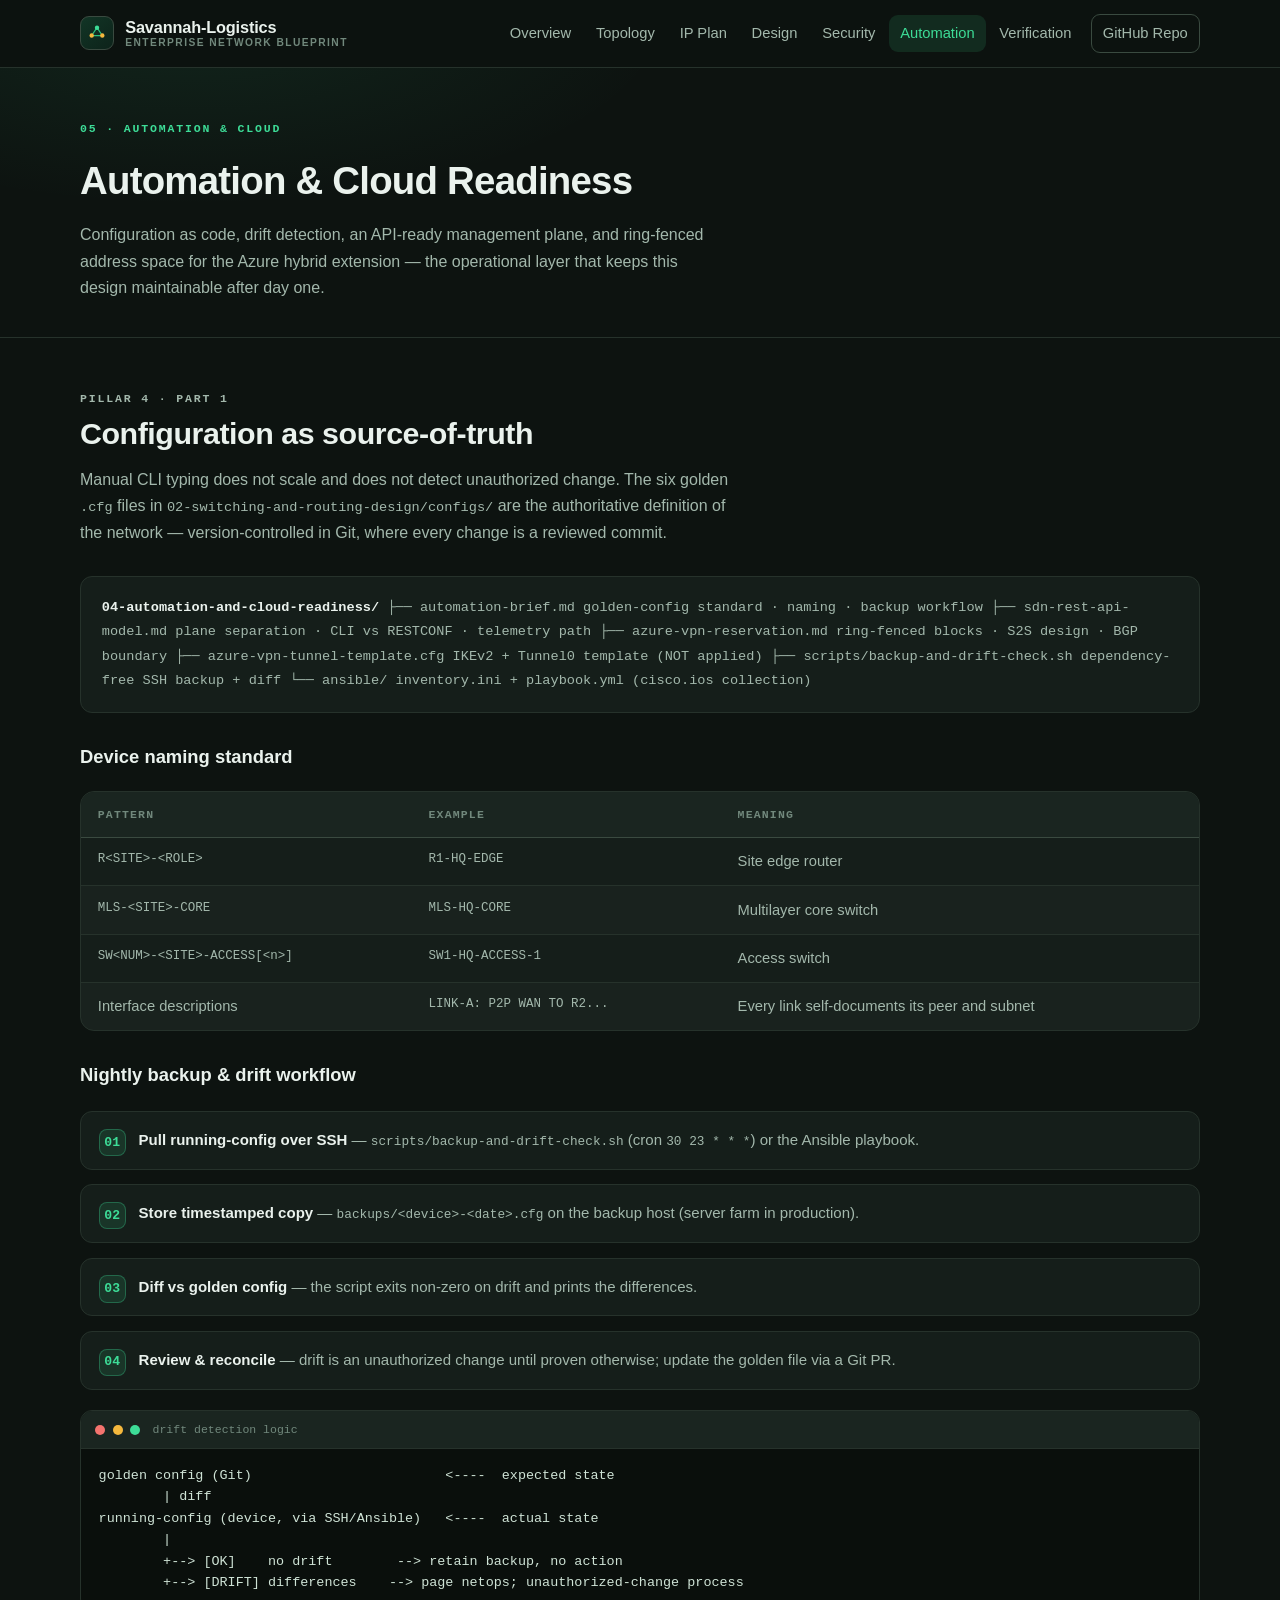
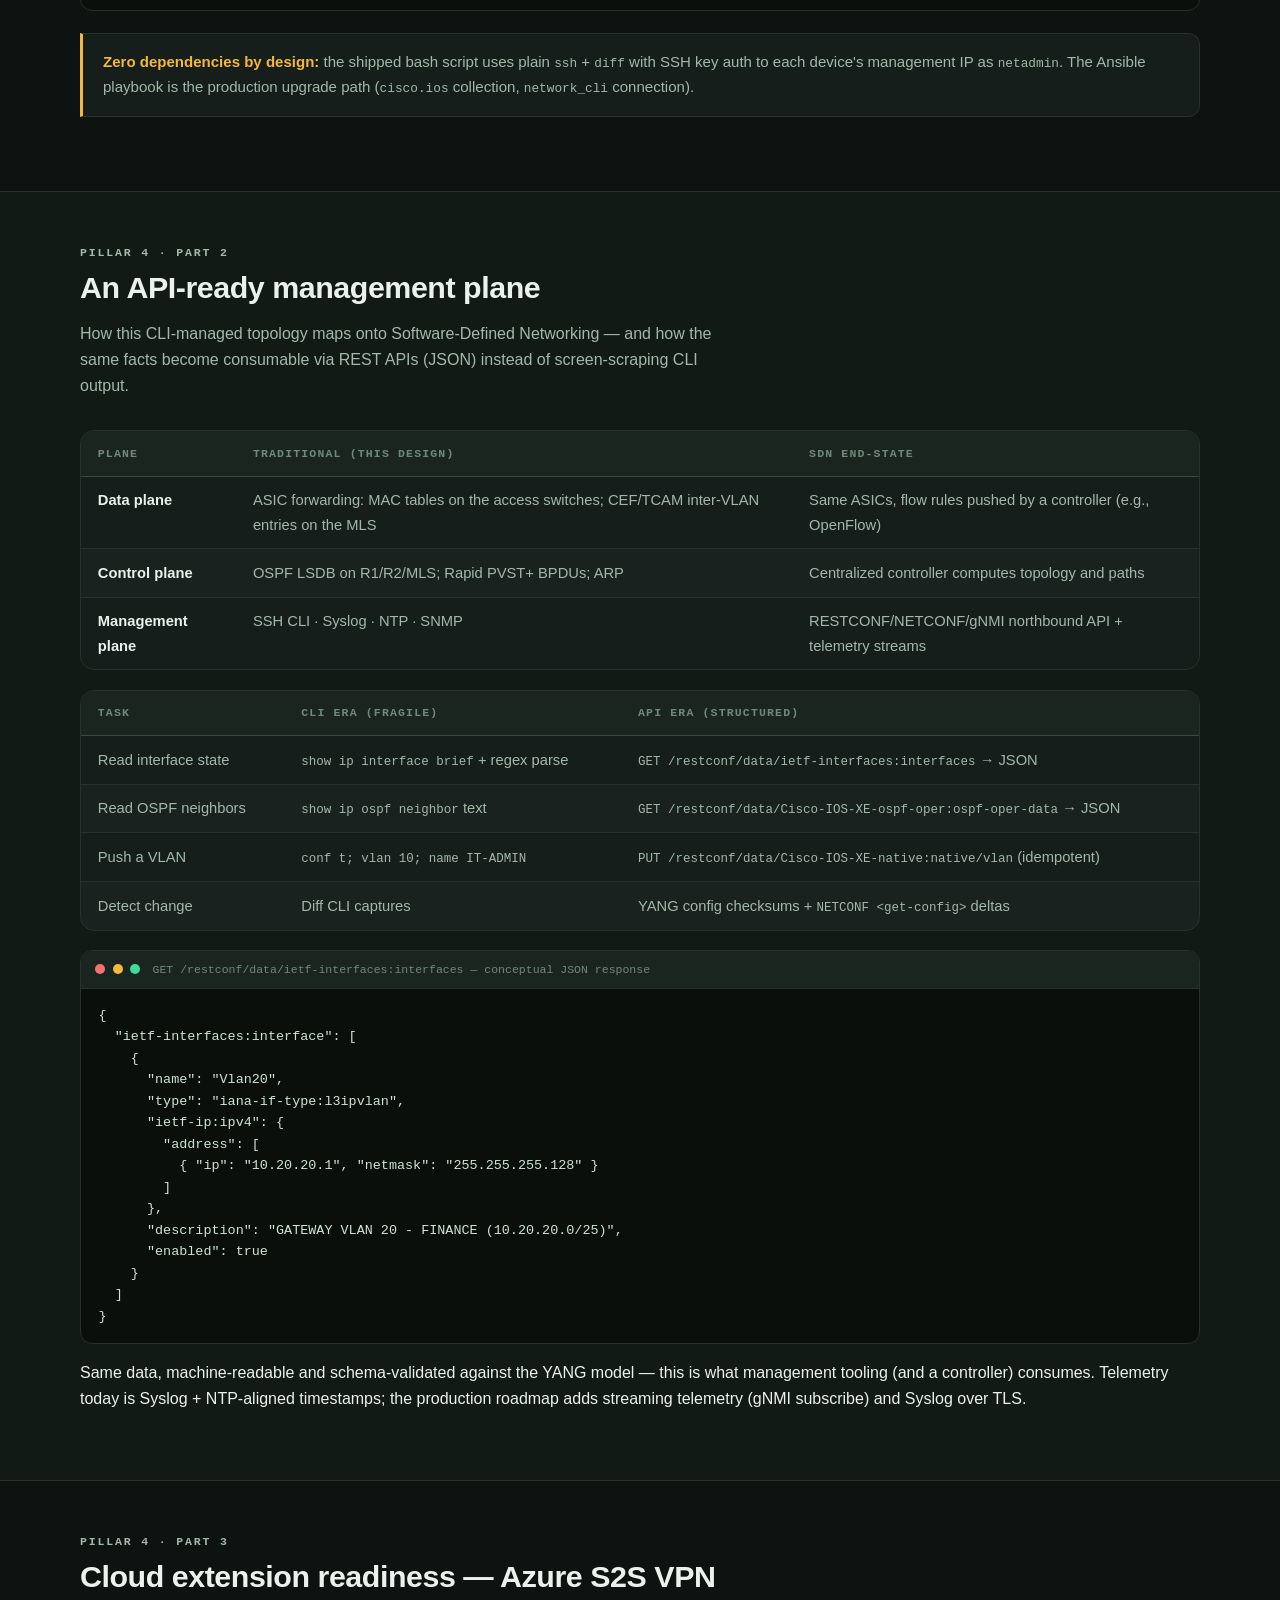
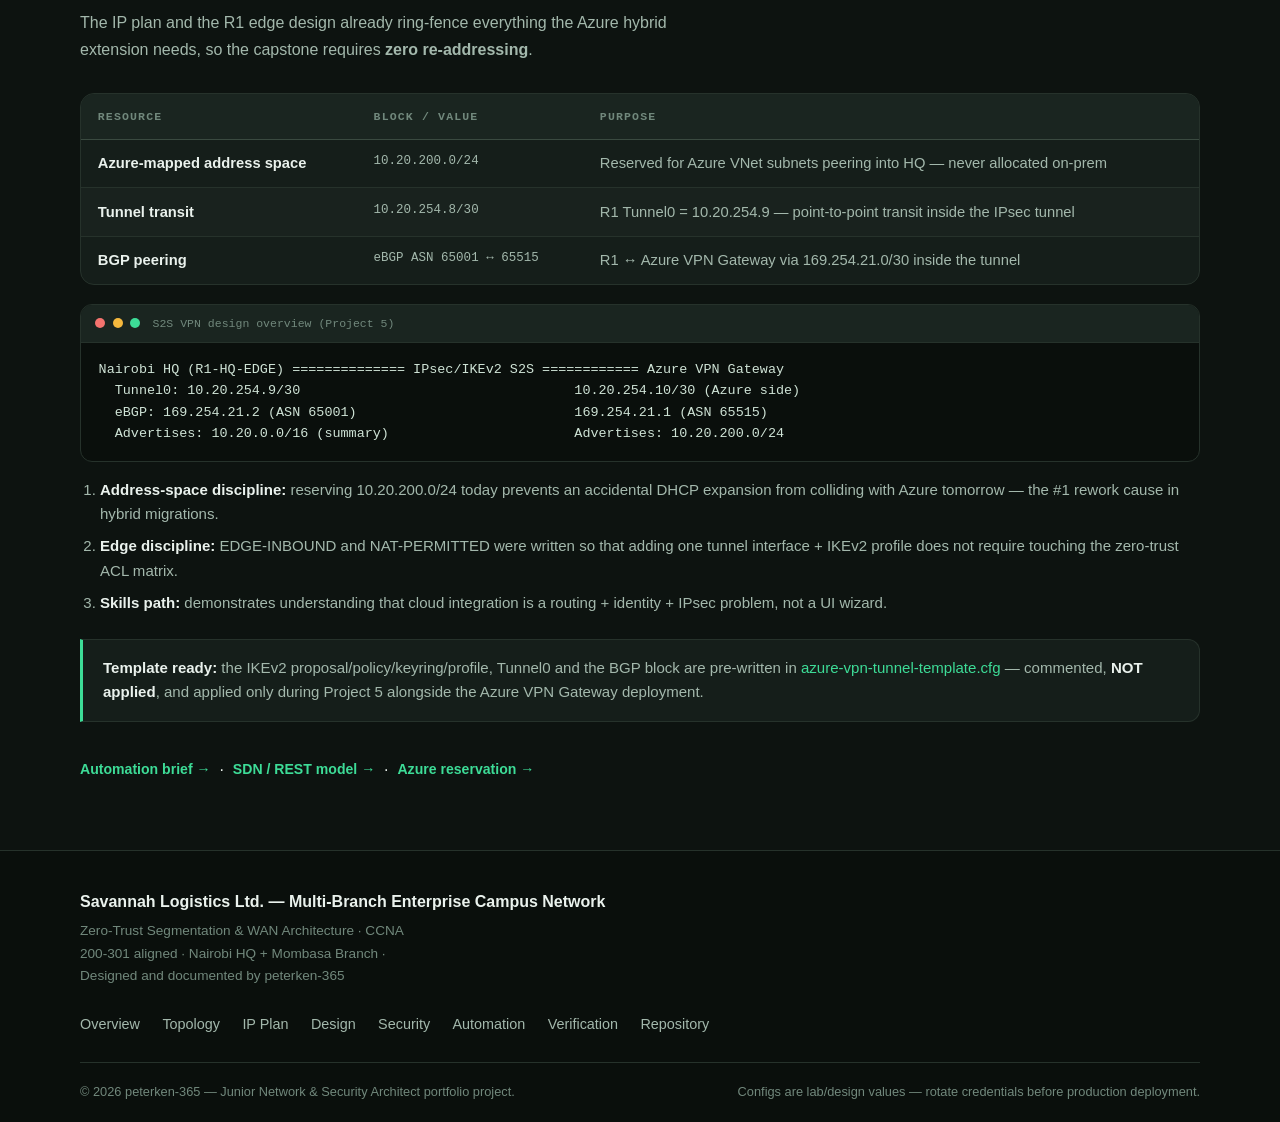
==== automation.html @ a4e11162 "feat: automation/cloud-readiness page and T-01..T-07 verification runbook page" ====
<!DOCTYPE html>
<html lang="en">
<head>
<meta charset="UTF-8">
<meta name="viewport" content="width=device-width, initial-scale=1.0">
<title>Automation &amp; Cloud Readiness — Savannah Logistics Campus Network</title>
<meta name="description" content="Configuration-as-code, backup and drift detection, SDN plane model with RESTCONF examples, and the ring-fenced Azure S2S VPN reservation for the Savannah Logistics enterprise campus network.">
<link rel="icon" type="image/svg+xml" href="favicon.svg">
<link rel="stylesheet" href="styles.css">
</head>
<body>
<a class="skip-link" href="#main">Skip to content</a>
<header class="site-header">
  <div class="container header-inner">
    <a class="brand" href="index.html">
      <span class="brand-mark" aria-hidden="true">
        <svg width="20" height="20" viewBox="0 0 64 64" fill="none" xmlns="http://www.w3.org/2000/svg"><path d="M32 15 L15 40 M32 15 L49 40 M15 40 L49 40" stroke="#2bbd7f" stroke-width="4" stroke-linecap="round"/><circle cx="32" cy="15" r="7" fill="#3ddc97"/><circle cx="15" cy="40" r="7" fill="#f5b83d"/><circle cx="49" cy="40" r="7" fill="#f5b83d"/></svg>
      </span>
      <span class="brand-text">Savannah-Logistics<span class="brand-sub">Enterprise Network Blueprint</span></span>
    </a>
    <button class="nav-toggle" aria-label="Toggle navigation" aria-expanded="false" aria-controls="primary-nav"><span></span><span></span><span></span></button>
    <nav class="site-nav" id="primary-nav" aria-label="Primary navigation">
      <a href="index.html">Overview</a>
      <a href="topology.html">Topology</a>
      <a href="ip-plan.html">IP Plan</a>
      <a href="switching-routing.html">Design</a>
      <a href="security.html">Security</a>
      <a href="automation.html">Automation</a>
      <a href="verification.html">Verification</a>
      <a class="nav-gh" href="https://github.com/peterken-365/Multi-Branch-Enterprise-Campus-Network-Design-Zero-Trust-Segmentation-WAN-Architecture" target="_blank" rel="noopener">GitHub Repo</a>
    </nav>
  </div>
</header>
<main id="main">
  <section class="page-hero">
    <div class="container">
      <p class="eyebrow">05 · Automation &amp; cloud</p>
      <h1>Automation &amp; Cloud Readiness</h1>
      <p class="lead">Configuration as code, drift detection, an API-ready management plane, and ring-fenced address space for the Azure hybrid extension — the operational layer that keeps this design maintainable after day one.</p>
    </div>
  </section>

  <section class="section">
    <div class="container">
      <div class="section-head">
        <p class="eyebrow">Pillar 4 · Part 1</p>
        <h2>Configuration as source-of-truth</h2>
        <p>Manual CLI typing does not scale and does not detect unauthorized change. The six golden <span class="mono">.cfg</span> files in <span class="mono">02-switching-and-routing-design/configs/</span> are the authoritative definition of the network — version-controlled in Git, where every change is a reviewed commit.</p>
      </div>
      <div class="filetree" aria-label="Automation assets">
<b>04-automation-and-cloud-readiness/</b>
├── <a href="04-automation-and-cloud-readiness/automation-brief.md" target="_blank" rel="noopener">automation-brief.md</a>                golden-config standard · naming · backup workflow
├── <a href="04-automation-and-cloud-readiness/sdn-rest-api-model.md" target="_blank" rel="noopener">sdn-rest-api-model.md</a>              plane separation · CLI vs RESTCONF · telemetry path
├── <a href="04-automation-and-cloud-readiness/azure-vpn-reservation.md" target="_blank" rel="noopener">azure-vpn-reservation.md</a>           ring-fenced blocks · S2S design · BGP boundary
├── <a href="04-automation-and-cloud-readiness/azure-vpn-tunnel-template.cfg" target="_blank" rel="noopener">azure-vpn-tunnel-template.cfg</a>      IKEv2 + Tunnel0 template (NOT applied)
├── <a href="04-automation-and-cloud-readiness/scripts/backup-and-drift-check.sh" target="_blank" rel="noopener">scripts/backup-and-drift-check.sh</a>  dependency-free SSH backup + diff
└── <a href="04-automation-and-cloud-readiness/ansible/inventory.ini" target="_blank" rel="noopener">ansible/</a>                           inventory.ini + playbook.yml (cisco.ios collection)</div>

      <h3 style="font-size:1.15rem;margin-top:1.8rem">Device naming standard</h3>
      <div class="table-wrap">
        <table>
          <thead>
            <tr><th>Pattern</th><th>Example</th><th>Meaning</th></tr>
          </thead>
          <tbody>
            <tr><td class="mono">R&lt;SITE&gt;-&lt;ROLE&gt;</td><td class="mono">R1-HQ-EDGE</td><td>Site edge router</td></tr>
            <tr><td class="mono">MLS-&lt;SITE&gt;-CORE</td><td class="mono">MLS-HQ-CORE</td><td>Multilayer core switch</td></tr>
            <tr><td class="mono">SW&lt;NUM&gt;-&lt;SITE&gt;-ACCESS[&lt;n&gt;]</td><td class="mono">SW1-HQ-ACCESS-1</td><td>Access switch</td></tr>
            <tr><td>Interface descriptions</td><td class="mono">LINK-A: P2P WAN TO R2...</td><td>Every link self-documents its peer and subnet</td></tr>
          </tbody>
        </table>
      </div>

      <h3 style="font-size:1.15rem;margin-top:1.8rem">Nightly backup &amp; drift workflow</h3>
      <ol class="steps">
        <li><strong>Pull running-config over SSH</strong> — <span class="mono">scripts/backup-and-drift-check.sh</span> (cron <span class="mono">30 23 * * *</span>) or the Ansible playbook.</li>
        <li><strong>Store timestamped copy</strong> — <span class="mono">backups/&lt;device&gt;-&lt;date&gt;.cfg</span> on the backup host (server farm in production).</li>
        <li><strong>Diff vs golden config</strong> — the script exits non-zero on drift and prints the differences.</li>
        <li><strong>Review &amp; reconcile</strong> — drift is an unauthorized change until proven otherwise; update the golden file via a Git PR.</li>
      </ol>
      <div class="terminal">
        <div class="terminal-bar"><i></i><i></i><i></i><span>drift detection logic</span></div>
        <pre>golden config (Git)                        &lt;----  expected state
        | diff
running-config (device, via SSH/Ansible)   &lt;----  actual state
        |
        +--&gt; [OK]    no drift        --&gt; retain backup, no action
        +--&gt; [DRIFT] differences    --&gt; page netops; unauthorized-change process</pre>
      </div>
      <div class="callout callout-amber">
        <strong>Zero dependencies by design:</strong> the shipped bash script uses plain <span class="mono">ssh</span> + <span class="mono">diff</span> with SSH key auth to each device's management IP as <span class="mono">netadmin</span>. The Ansible playbook is the production upgrade path (<span class="mono">cisco.ios</span> collection, <span class="mono">network_cli</span> connection).
      </div>
    </div>
  </section>

  <section class="section section-alt">
    <div class="container">
      <div class="section-head">
        <p class="eyebrow">Pillar 4 · Part 2</p>
        <h2>An API-ready management plane</h2>
        <p>How this CLI-managed topology maps onto Software-Defined Networking — and how the same facts become consumable via REST APIs (JSON) instead of screen-scraping CLI output.</p>
      </div>
      <div class="table-wrap">
        <table>
          <thead>
            <tr><th>Plane</th><th>Traditional (this design)</th><th>SDN end-state</th></tr>
          </thead>
          <tbody>
            <tr><td><strong>Data plane</strong></td><td>ASIC forwarding: MAC tables on the access switches; CEF/TCAM inter-VLAN entries on the MLS</td><td>Same ASICs, flow rules pushed by a controller (e.g., OpenFlow)</td></tr>
            <tr><td><strong>Control plane</strong></td><td>OSPF LSDB on R1/R2/MLS; Rapid PVST+ BPDUs; ARP</td><td>Centralized controller computes topology and paths</td></tr>
            <tr><td><strong>Management plane</strong></td><td>SSH CLI · Syslog · NTP · SNMP</td><td>RESTCONF/NETCONF/gNMI northbound API + telemetry streams</td></tr>
          </tbody>
        </table>
      </div>
      <div class="table-wrap">
        <table>
          <thead>
            <tr><th>Task</th><th>CLI era (fragile)</th><th>API era (structured)</th></tr>
          </thead>
          <tbody>
            <tr><td>Read interface state</td><td><span class="mono">show ip interface brief</span> + regex parse</td><td><span class="mono">GET /restconf/data/ietf-interfaces:interfaces</span> → JSON</td></tr>
            <tr><td>Read OSPF neighbors</td><td><span class="mono">show ip ospf neighbor</span> text</td><td><span class="mono">GET /restconf/data/Cisco-IOS-XE-ospf-oper:ospf-oper-data</span> → JSON</td></tr>
            <tr><td>Push a VLAN</td><td><span class="mono">conf t; vlan 10; name IT-ADMIN</span></td><td><span class="mono">PUT /restconf/data/Cisco-IOS-XE-native:native/vlan</span> (idempotent)</td></tr>
            <tr><td>Detect change</td><td>Diff CLI captures</td><td>YANG config checksums + <span class="mono">NETCONF &lt;get-config&gt;</span> deltas</td></tr>
          </tbody>
        </table>
      </div>
      <div class="terminal">
        <div class="terminal-bar"><i></i><i></i><i></i><span>GET /restconf/data/ietf-interfaces:interfaces — conceptual JSON response</span></div>
        <pre>{
  "ietf-interfaces:interface": [
    {
      "name": "Vlan20",
      "type": "iana-if-type:l3ipvlan",
      "ietf-ip:ipv4": {
        "address": [
          { "ip": "10.20.20.1", "netmask": "255.255.255.128" }
        ]
      },
      "description": "GATEWAY VLAN 20 - FINANCE (10.20.20.0/25)",
      "enabled": true
    }
  ]
}</pre>
      </div>
      <p>Same data, machine-readable and schema-validated against the YANG model — this is what management tooling (and a controller) consumes. Telemetry today is Syslog + NTP-aligned timestamps; the production roadmap adds streaming telemetry (gNMI subscribe) and Syslog over TLS.</p>
    </div>
  </section>

  <section class="section">
    <div class="container">
      <div class="section-head">
        <p class="eyebrow">Pillar 4 · Part 3</p>
        <h2>Cloud extension readiness — Azure S2S VPN</h2>
        <p>The IP plan and the R1 edge design already ring-fence everything the Azure hybrid extension needs, so the capstone requires <strong>zero re-addressing</strong>.</p>
      </div>
      <div class="table-wrap">
        <table>
          <thead>
            <tr><th>Resource</th><th>Block / Value</th><th>Purpose</th></tr>
          </thead>
          <tbody>
            <tr><td><strong>Azure-mapped address space</strong></td><td class="mono">10.20.200.0/24</td><td>Reserved for Azure VNet subnets peering into HQ — never allocated on-prem</td></tr>
            <tr><td><strong>Tunnel transit</strong></td><td class="mono">10.20.254.8/30</td><td>R1 Tunnel0 = 10.20.254.9 — point-to-point transit inside the IPsec tunnel</td></tr>
            <tr><td><strong>BGP peering</strong></td><td class="mono">eBGP ASN 65001 ↔ 65515</td><td>R1 ↔ Azure VPN Gateway via 169.254.21.0/30 inside the tunnel</td></tr>
          </tbody>
        </table>
      </div>
      <div class="terminal">
        <div class="terminal-bar"><i></i><i></i><i></i><span>S2S VPN design overview (Project 5)</span></div>
        <pre>Nairobi HQ (R1-HQ-EDGE) ============== IPsec/IKEv2 S2S ============ Azure VPN Gateway
  Tunnel0: 10.20.254.9/30                                  10.20.254.10/30 (Azure side)
  eBGP: 169.254.21.2 (ASN 65001)                           169.254.21.1 (ASN 65515)
  Advertises: 10.20.0.0/16 (summary)                       Advertises: 10.20.200.0/24</pre>
      </div>
      <ol class="note-list">
        <li><strong>Address-space discipline:</strong> reserving 10.20.200.0/24 today prevents an accidental DHCP expansion from colliding with Azure tomorrow — the #1 rework cause in hybrid migrations.</li>
        <li><strong>Edge discipline:</strong> EDGE-INBOUND and NAT-PERMITTED were written so that adding one tunnel interface + IKEv2 profile does not require touching the zero-trust ACL matrix.</li>
        <li><strong>Skills path:</strong> demonstrates understanding that cloud integration is a routing + identity + IPsec problem, not a UI wizard.</li>
      </ol>
      <div class="callout">
        <strong>Template ready:</strong> the IKEv2 proposal/policy/keyring/profile, Tunnel0 and the BGP block are pre-written in <a href="04-automation-and-cloud-readiness/azure-vpn-tunnel-template.cfg" target="_blank" rel="noopener">azure-vpn-tunnel-template.cfg</a> — commented, <strong>NOT applied</strong>, and applied only during Project 5 alongside the Azure VPN Gateway deployment.
      </div>
      <p><a class="card-link" href="04-automation-and-cloud-readiness/automation-brief.md" target="_blank" rel="noopener">Automation brief →</a> &nbsp;·&nbsp; <a class="card-link" href="04-automation-and-cloud-readiness/sdn-rest-api-model.md" target="_blank" rel="noopener">SDN / REST model →</a> &nbsp;·&nbsp; <a class="card-link" href="04-automation-and-cloud-readiness/azure-vpn-reservation.md" target="_blank" rel="noopener">Azure reservation →</a></p>
    </div>
  </section>
</main>
<footer class="site-footer">
  <div class="container footer-inner">
    <div class="footer-brand">
      <p class="f-title">Savannah Logistics Ltd. — Multi-Branch Enterprise Campus Network</p>
      <p class="f-sub">Zero-Trust Segmentation &amp; WAN Architecture · CCNA 200-301 aligned · Nairobi HQ + Mombasa Branch · Designed and documented by peterken-365</p>
    </div>
    <nav class="footer-nav" aria-label="Footer navigation">
      <a href="index.html">Overview</a>
      <a href="topology.html">Topology</a>
      <a href="ip-plan.html">IP Plan</a>
      <a href="switching-routing.html">Design</a>
      <a href="security.html">Security</a>
      <a href="automation.html">Automation</a>
      <a href="verification.html">Verification</a>
      <a href="https://github.com/peterken-365/Multi-Branch-Enterprise-Campus-Network-Design-Zero-Trust-Segmentation-WAN-Architecture" target="_blank" rel="noopener">Repository</a>
    </nav>
  </div>
  <div class="container footer-base">
    <p>© <span id="year">2026</span> peterken-365 — Junior Network &amp; Security Architect portfolio project.</p>
    <p>Configs are lab/design values — rotate credentials before production deployment.</p>
  </div>
</footer>
<script src="script.js"></script>
</body>
</html>
---- styles.css ----
/* ==========================================================================
   Savannah Logistics Ltd. — Multi-Branch Enterprise Campus Network Blueprint
   Design website styles — dark ops theme, emerald accents
   ========================================================================== */

*,*::before,*::after{box-sizing:border-box}

:root{
  --bg:#0d1310;
  --bg-soft:#121a16;
  --surface:#151e1a;
  --surface-2:#1a2520;
  --border:#26322b;
  --border-strong:#3a4a40;
  --text:#eaf2ed;
  --text-muted:#a3b8ac;
  --text-faint:#71887c;
  --accent:#3ddc97;
  --accent-strong:#2bbd7f;
  --accent-dim:rgba(61,220,151,.12);
  --amber:#f5b83d;
  --amber-dim:rgba(245,184,61,.12);
  --red:#f4736e;
  --red-dim:rgba(244,115,110,.12);
  --mono:'JetBrains Mono',ui-monospace,SFMono-Regular,'Cascadia Code',Menlo,Consolas,monospace;
  --sans:'Inter',-apple-system,'Segoe UI',Roboto,Helvetica,Arial,sans-serif;
  --radius:14px;
}

html{scroll-behavior:smooth}

body{
  margin:0;
  min-height:100vh;
  display:flex;
  flex-direction:column;
  font-family:var(--sans);
  font-size:16px;
  background:var(--bg);
  color:var(--text);
  line-height:1.65;
  -webkit-font-smoothing:antialiased;
  text-rendering:optimizeLegibility;
}

img,svg{max-width:100%}
a{color:var(--accent);text-decoration:none}
a:hover{color:var(--accent-strong)}
code,kbd,pre{font-family:var(--mono)}

.container{width:min(1120px,100% - 2.5rem);margin-inline:auto}

/* --- Accessibility ------------------------------------------------------- */
.skip-link{position:absolute;left:-9999px;top:0;background:var(--accent);color:#07130d;padding:.6rem 1rem;border-radius:0 0 10px 0;z-index:100;font-weight:600}
.skip-link:focus{left:0}
:focus-visible{outline:2px solid var(--accent);outline-offset:2px;border-radius:4px}
.sr-only{position:absolute;width:1px;height:1px;padding:0;margin:-1px;overflow:hidden;clip:rect(0,0,0,0);white-space:nowrap;border:0}

/* --- Header ---------------------------------------------------------------*/
.site-header{position:sticky;top:0;z-index:60;background:rgba(13,19,16,.86);backdrop-filter:blur(10px);-webkit-backdrop-filter:blur(10px);border-bottom:1px solid var(--border)}
.header-inner{display:flex;align-items:center;justify-content:space-between;gap:1rem;padding:.85rem 0}
.brand{display:flex;align-items:center;gap:.7rem;font-weight:700;letter-spacing:-.01em;color:var(--text);font-size:1.02rem}
.brand:hover{color:var(--text)}
.brand-mark{width:34px;height:34px;border-radius:9px;background:linear-gradient(140deg,#123526,#0d231a);border:1px solid var(--border-strong);display:grid;place-items:center;flex:none}
.brand-mark svg{display:block}
.brand-text{display:flex;flex-direction:column;line-height:1.15}
.brand-sub{font-size:.64rem;font-weight:600;letter-spacing:.14em;text-transform:uppercase;color:var(--text-faint)}
.site-nav{display:flex;align-items:center;gap:.15rem;flex-wrap:wrap}
.site-nav a{color:var(--text-muted);font-size:.92rem;font-weight:500;padding:.42rem .7rem;border-radius:9px;transition:color .15s ease,background .15s ease}
.site-nav a:hover{color:var(--text);background:var(--surface-2)}
.site-nav a.active{color:var(--accent);background:var(--accent-dim)}
.site-nav a.nav-gh{display:inline-flex;align-items:center;gap:.4rem;border:1px solid var(--border-strong);margin-left:.35rem}
.nav-toggle{display:none;background:none;border:1px solid var(--border-strong);border-radius:9px;padding:.5rem .65rem;cursor:pointer}
.nav-toggle span{display:block;width:20px;height:2px;background:var(--text);margin:4px 0;border-radius:2px}

/* --- Hero ------------------------------------------------------------------*/
.hero{position:relative;padding:4.5rem 0 3.5rem;background:
  radial-gradient(900px 380px at 12% -10%,rgba(61,220,151,.10),transparent 60%),
  radial-gradient(700px 340px at 88% -20%,rgba(245,184,61,.07),transparent 55%);
  border-bottom:1px solid var(--border)}
.hero-badge{display:inline-flex;align-items:center;gap:.5rem;font-family:var(--mono);font-size:.75rem;font-weight:600;letter-spacing:.1em;text-transform:uppercase;color:var(--accent);background:var(--accent-dim);border:1px solid rgba(61,220,151,.3);padding:.35rem .8rem;border-radius:999px}
.hero h1{font-size:clamp(2rem,4.6vw,3.2rem);line-height:1.12;letter-spacing:-.025em;margin:.9rem 0 1rem;max-width:24ch}
.grad{background:linear-gradient(92deg,var(--accent),var(--amber));-webkit-background-clip:text;background-clip:text;color:transparent}
.hero .lead{color:var(--text-muted);max-width:64ch;font-size:1.05rem;margin:0 0 1.6rem}
.hero-cta{display:flex;flex-wrap:wrap;gap:.7rem;margin-bottom:2.6rem}
.btn{display:inline-flex;align-items:center;gap:.5rem;font-weight:600;font-size:.95rem;padding:.68rem 1.25rem;border-radius:11px;border:1px solid transparent;transition:transform .15s ease,background .15s ease,border-color .15s ease;cursor:pointer}
.btn:hover{transform:translateY(-1px)}
.btn-primary{background:var(--accent);color:#08130d}
.btn-primary:hover{background:var(--accent-strong);color:#08130d}
.btn-ghost{border-color:var(--border-strong);color:var(--text)}
.btn-ghost:hover{border-color:var(--accent);color:var(--accent)}
.stat-grid{display:grid;grid-template-columns:repeat(6,1fr);gap:.9rem}
.stat{background:var(--surface);border:1px solid var(--border);border-radius:12px;padding:.9rem 1rem}
.stat b{display:block;font-family:var(--mono);font-size:1.45rem;color:var(--accent);line-height:1.2}
.stat span{font-size:.78rem;color:var(--text-faint)}

/* --- Page hero (subpages) ---------------------------------------------------*/
.page-hero{padding:3.2rem 0 2.2rem;border-bottom:1px solid var(--border);background:radial-gradient(800px 320px at 15% -20%,rgba(61,220,151,.09),transparent 60%)}
.page-hero h1{font-size:clamp(1.7rem,3.4vw,2.4rem);letter-spacing:-.02em;margin:.7rem 0 .6rem}
.page-hero .lead{color:var(--text-muted);max-width:72ch;margin:0}

/* --- Sections ---------------------------------------------------------------*/
.section{padding:3.2rem 0}
.section-alt{background:var(--bg-soft);border-top:1px solid var(--border);border-bottom:1px solid var(--border)}
.section-head{max-width:74ch;margin-bottom:1.9rem}
.eyebrow{font-family:var(--mono);font-size:.72rem;font-weight:600;letter-spacing:.16em;text-transform:uppercase;color:var(--accent);margin:0 0 .55rem}
.section-head h2{font-size:clamp(1.4rem,2.6vw,1.9rem);letter-spacing:-.015em;margin:0 0 .55rem}
.section-head p{color:var(--text-muted);margin:0}

/* --- Cards ------------------------------------------------------------------*/
.grid{display:grid;gap:1.1rem}
.grid-2{grid-template-columns:repeat(2,1fr)}
.grid-3{grid-template-columns:repeat(3,1fr)}
.grid-4{grid-template-columns:repeat(4,1fr)}
.card{background:var(--surface);border:1px solid var(--border);border-radius:var(--radius);padding:1.4rem;transition:border-color .2s ease,transform .2s ease}
.card:hover{border-color:var(--border-strong);transform:translateY(-2px)}
.card h3{font-size:1.03rem;margin:.15rem 0 .5rem;letter-spacing:-.01em}
.card p{color:var(--text-muted);font-size:.92rem;margin:0}
.card-chip{display:inline-block;font-family:var(--mono);font-size:.7rem;letter-spacing:.08em;text-transform:uppercase;color:var(--amber);background:var(--amber-dim);border:1px solid rgba(245,184,61,.3);border-radius:999px;padding:.2rem .65rem;margin-bottom:.65rem}
.card-link{display:inline-flex;align-items:center;gap:.35rem;margin-top:.85rem;font-size:.88rem;font-weight:600}

/* --- Tables ------------------------------------------------------------------*/
.table-wrap{overflow-x:auto;border:1px solid var(--border);border-radius:var(--radius);background:var(--surface);margin:1.2rem 0}
.table-wrap::-webkit-scrollbar{height:8px}
.table-wrap::-webkit-scrollbar-thumb{background:var(--border-strong);border-radius:4px}
table{width:100%;border-collapse:collapse;font-size:.92rem;min-width:640px}
th{font-family:var(--mono);font-size:.72rem;font-weight:600;letter-spacing:.1em;text-transform:uppercase;color:var(--text-faint);text-align:left;padding:.8rem 1.05rem;border-bottom:1px solid var(--border-strong);background:var(--surface-2);white-space:nowrap}
td{padding:.72rem 1.05rem;border-bottom:1px solid var(--border);color:var(--text-muted);vertical-align:top}
tbody tr:last-child td{border-bottom:none}
tbody tr:nth-child(even){background:rgba(255,255,255,.015)}
td strong{color:var(--text);font-weight:600}
.mono{font-family:var(--mono);font-size:.85em}

/* --- Pills / verdicts ---------------------------------------------------------*/
.pill{display:inline-block;font-family:var(--mono);font-size:.72rem;font-weight:700;letter-spacing:.06em;padding:.18rem .6rem;border-radius:999px;border:1px solid;white-space:nowrap}
.pill-permit{color:var(--accent);border-color:rgba(61,220,151,.4);background:var(--accent-dim)}
.pill-deny{color:var(--red);border-color:rgba(244,115,110,.4);background:var(--red-dim)}
.pill-amber{color:var(--amber);border-color:rgba(245,184,61,.4);background:var(--amber-dim)}

/* --- Code blocks ---------------------------------------------------------------*/
.terminal{background:#0a0f0c;border:1px solid var(--border);border-radius:12px;overflow:hidden;margin:1rem 0}
.terminal-bar{display:flex;align-items:center;gap:.45rem;padding:.55rem .9rem;border-bottom:1px solid var(--border);background:var(--surface-2)}
.terminal-bar i{width:10px;height:10px;border-radius:50%;background:var(--border-strong);display:inline-block}
.terminal-bar i:nth-child(1){background:var(--red)}
.terminal-bar i:nth-child(2){background:var(--amber)}
.terminal-bar i:nth-child(3){background:var(--accent)}
.terminal-bar span{font-family:var(--mono);font-size:.72rem;color:var(--text-faint);margin-left:.35rem}
.terminal pre{margin:0;padding:1rem 1.1rem;color:#cfe3d6;font-size:.84rem;line-height:1.6;overflow-x:auto}
.terminal pre::-webkit-scrollbar{height:8px}
.terminal pre::-webkit-scrollbar-thumb{background:var(--border-strong);border-radius:4px}
.tok-c{color:#5f8a71}
.tok-kw{color:var(--amber)}
.tok-permit{color:var(--accent)}
.tok-deny{color:var(--red)}

/* --- Callouts ------------------------------------------------------------------*/
.callout{border:1px solid var(--border);border-left:3px solid var(--accent);background:var(--surface);border-radius:0 12px 12px 0;padding:1rem 1.25rem;margin:1.4rem 0;color:var(--text-muted);font-size:.94rem}
.callout strong{color:var(--text)}
.callout-amber{border-left-color:var(--amber)}
.callout-amber strong{color:var(--amber)}

/* --- Config viewer ---------------------------------------------------------------*/
.cfg-tabs{display:flex;flex-wrap:wrap;gap:.5rem;margin:1.2rem 0 .2rem}
.cfg-tab{font-family:var(--mono);font-size:.8rem;font-weight:600;color:var(--text-muted);background:var(--surface);border:1px solid var(--border);border-radius:999px;padding:.45rem .95rem;cursor:pointer;transition:all .15s ease}
.cfg-tab:hover{color:var(--text);border-color:var(--border-strong)}
.cfg-tab.active{color:#08130d;background:var(--accent);border-color:var(--accent)}
#cfg-body{max-height:480px;overflow:auto}
#cfg-body::-webkit-scrollbar{width:8px}
#cfg-body::-webkit-scrollbar-thumb{background:var(--border-strong);border-radius:4px}

/* --- Topology figure ----------------------------------------------------------------*/
.figure{background:var(--surface);border:1px solid var(--border);border-radius:var(--radius);padding:1.1rem;margin:1.4rem 0}
.figure img{display:block;width:100%;height:auto;border-radius:8px}
.figure figcaption{font-size:.82rem;color:var(--text-faint);padding:.7rem .3rem 0;font-family:var(--mono)}

/* --- Steps ----------------------------------------------------------------------------*/
.steps{list-style:none;counter-reset:step;padding:0;margin:1.3rem 0;display:grid;gap:.9rem}
.steps li{counter-increment:step;position:relative;padding:1rem 1.2rem 1rem 3.6rem;background:var(--surface);border:1px solid var(--border);border-radius:12px;color:var(--text-muted);font-size:.94rem}
.steps li::before{content:counter(step,decimal-leading-zero);position:absolute;left:1.1rem;top:1.05rem;font-family:var(--mono);font-weight:700;font-size:.82rem;color:var(--accent);background:var(--accent-dim);border:1px solid rgba(61,220,151,.3);width:1.7rem;height:1.7rem;display:grid;place-items:center;border-radius:8px}
.steps li strong{color:var(--text)}

/* --- File tree ----------------------------------------------------------------------------*/
.filetree{font-family:var(--mono);font-size:.85rem;color:var(--text-muted);background:var(--surface);border:1px solid var(--border);border-radius:12px;padding:1.15rem 1.3rem;overflow-x:auto;line-height:1.8}
.filetree b{color:var(--text);font-weight:600}
.filetree a{color:var(--text-muted)}
.filetree a:hover{color:var(--accent)}

/* --- Footer (sticky bottom) -------------------------------------------------------------------*/
.site-footer{margin-top:auto;background:#0a0f0c;border-top:1px solid var(--border)}
.footer-inner{display:flex;flex-wrap:wrap;justify-content:space-between;gap:1.6rem;padding:2.4rem 0 1.6rem}
.footer-brand p{margin:0}
.footer-brand .f-title{font-weight:700;font-size:1rem}
.footer-brand .f-sub{color:var(--text-faint);font-size:.85rem;margin-top:.3rem;max-width:46ch}
.footer-nav{display:flex;flex-wrap:wrap;gap:.4rem 1.4rem;align-content:flex-start}
.footer-nav a{color:var(--text-muted);font-size:.9rem}
.footer-nav a:hover{color:var(--accent)}
.footer-base{border-top:1px solid var(--border);padding:1.1rem 0 1.3rem;display:flex;flex-wrap:wrap;justify-content:space-between;gap:.5rem 1.5rem;color:var(--text-faint);font-size:.8rem}
.footer-base p{margin:0}

/* --- Notes list ---------------------------------------------------------------------------------*/
.note-list{margin:1rem 0 0;padding-left:1.25rem;color:var(--text-muted);font-size:.94rem}
.note-list li{margin:.45rem 0}
.note-list li strong{color:var(--text)}

/* --- Responsive -----------------------------------------------------------------------------------*/
@media (max-width:960px){
  .grid-4{grid-template-columns:repeat(2,1fr)}
  .stat-grid{grid-template-columns:repeat(3,1fr)}
}
@media (max-width:820px){
  .nav-toggle{display:block}
  .site-nav{display:none;position:absolute;top:100%;left:0;right:0;background:#0d1310;border-bottom:1px solid var(--border);flex-direction:column;align-items:stretch;padding:1rem 1.2rem 1.2rem;gap:.3rem}
  .site-nav.open{display:flex}
  .site-nav a{padding:.7rem .9rem;font-size:1rem}
  .hero{padding:3.2rem 0 2.8rem}
}
@media (max-width:560px){
  .grid-4,.stat-grid{grid-template-columns:repeat(2,1fr)}
  .hero-cta .btn{width:100%;justify-content:center}
}

@media (prefers-reduced-motion:reduce){
  *,*::before,*::after{animation:none!important;transition:none!important}
  html{scroll-behavior:auto}
}
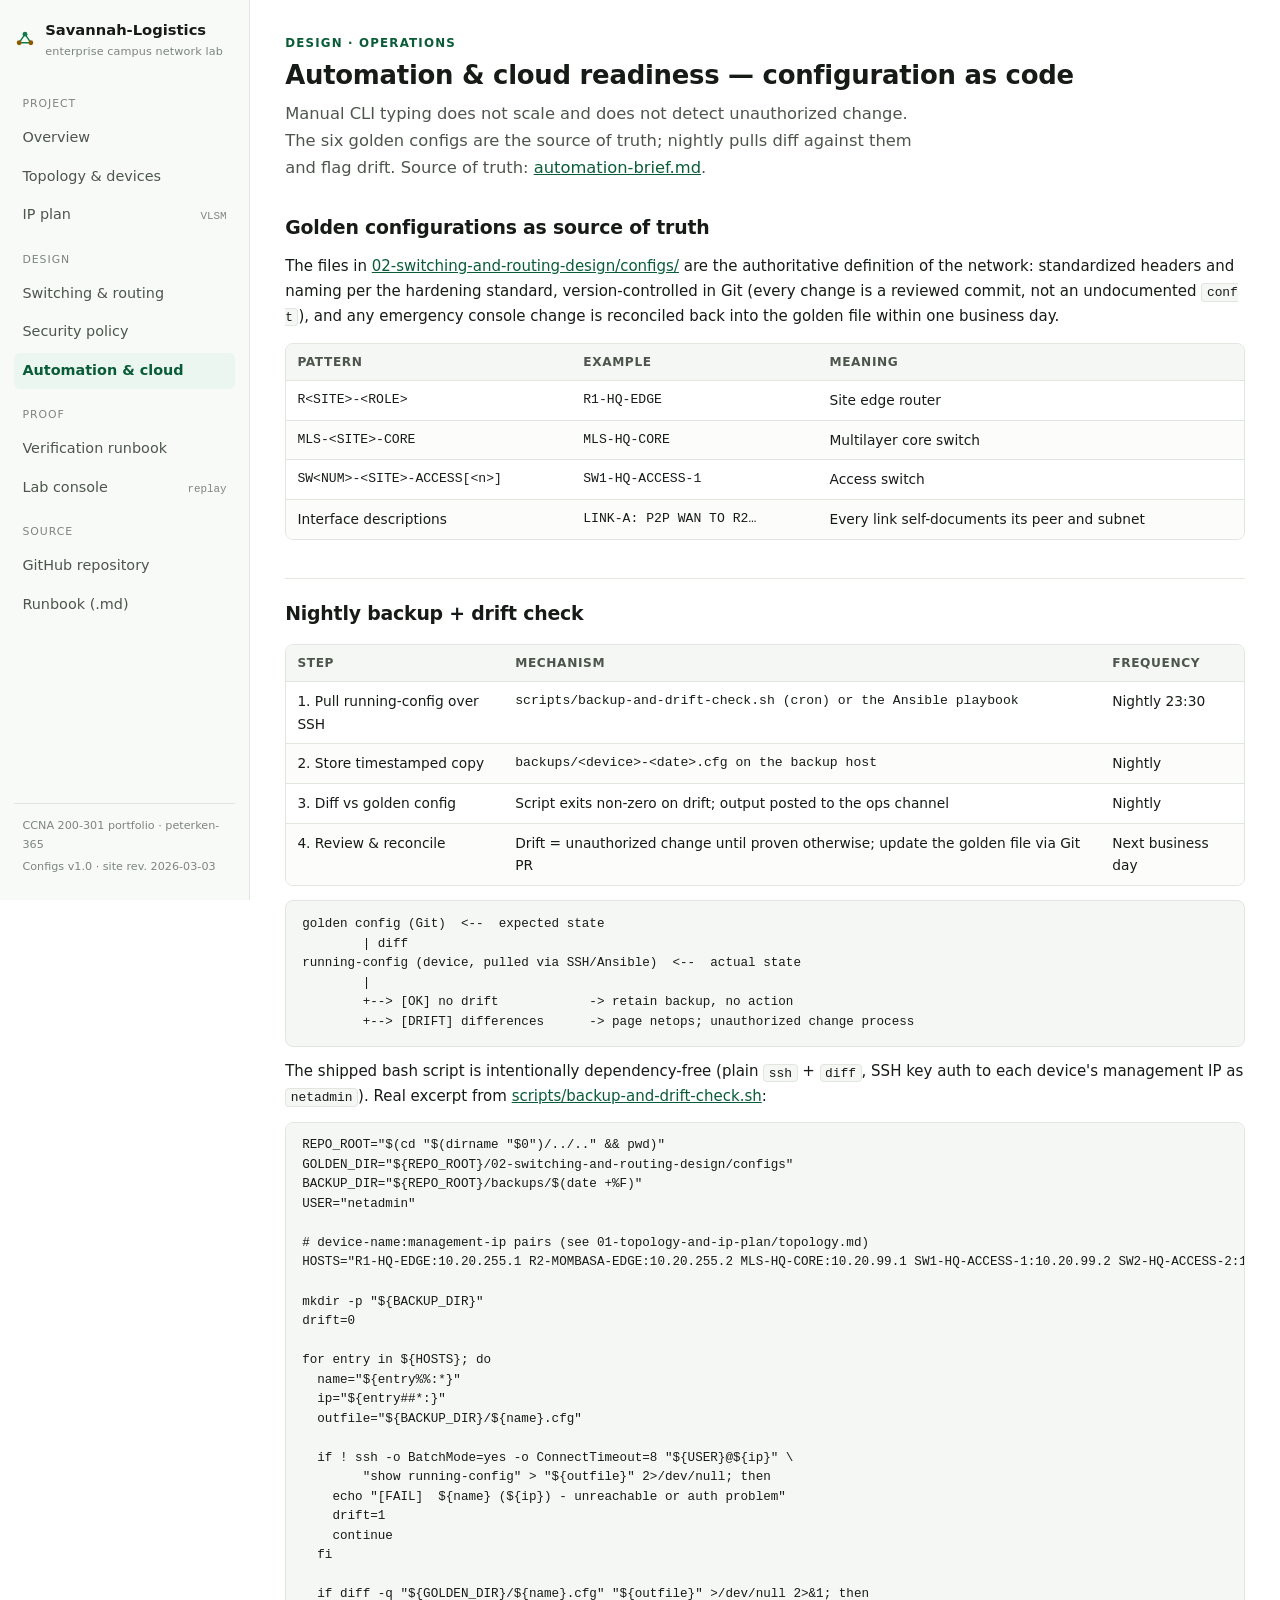
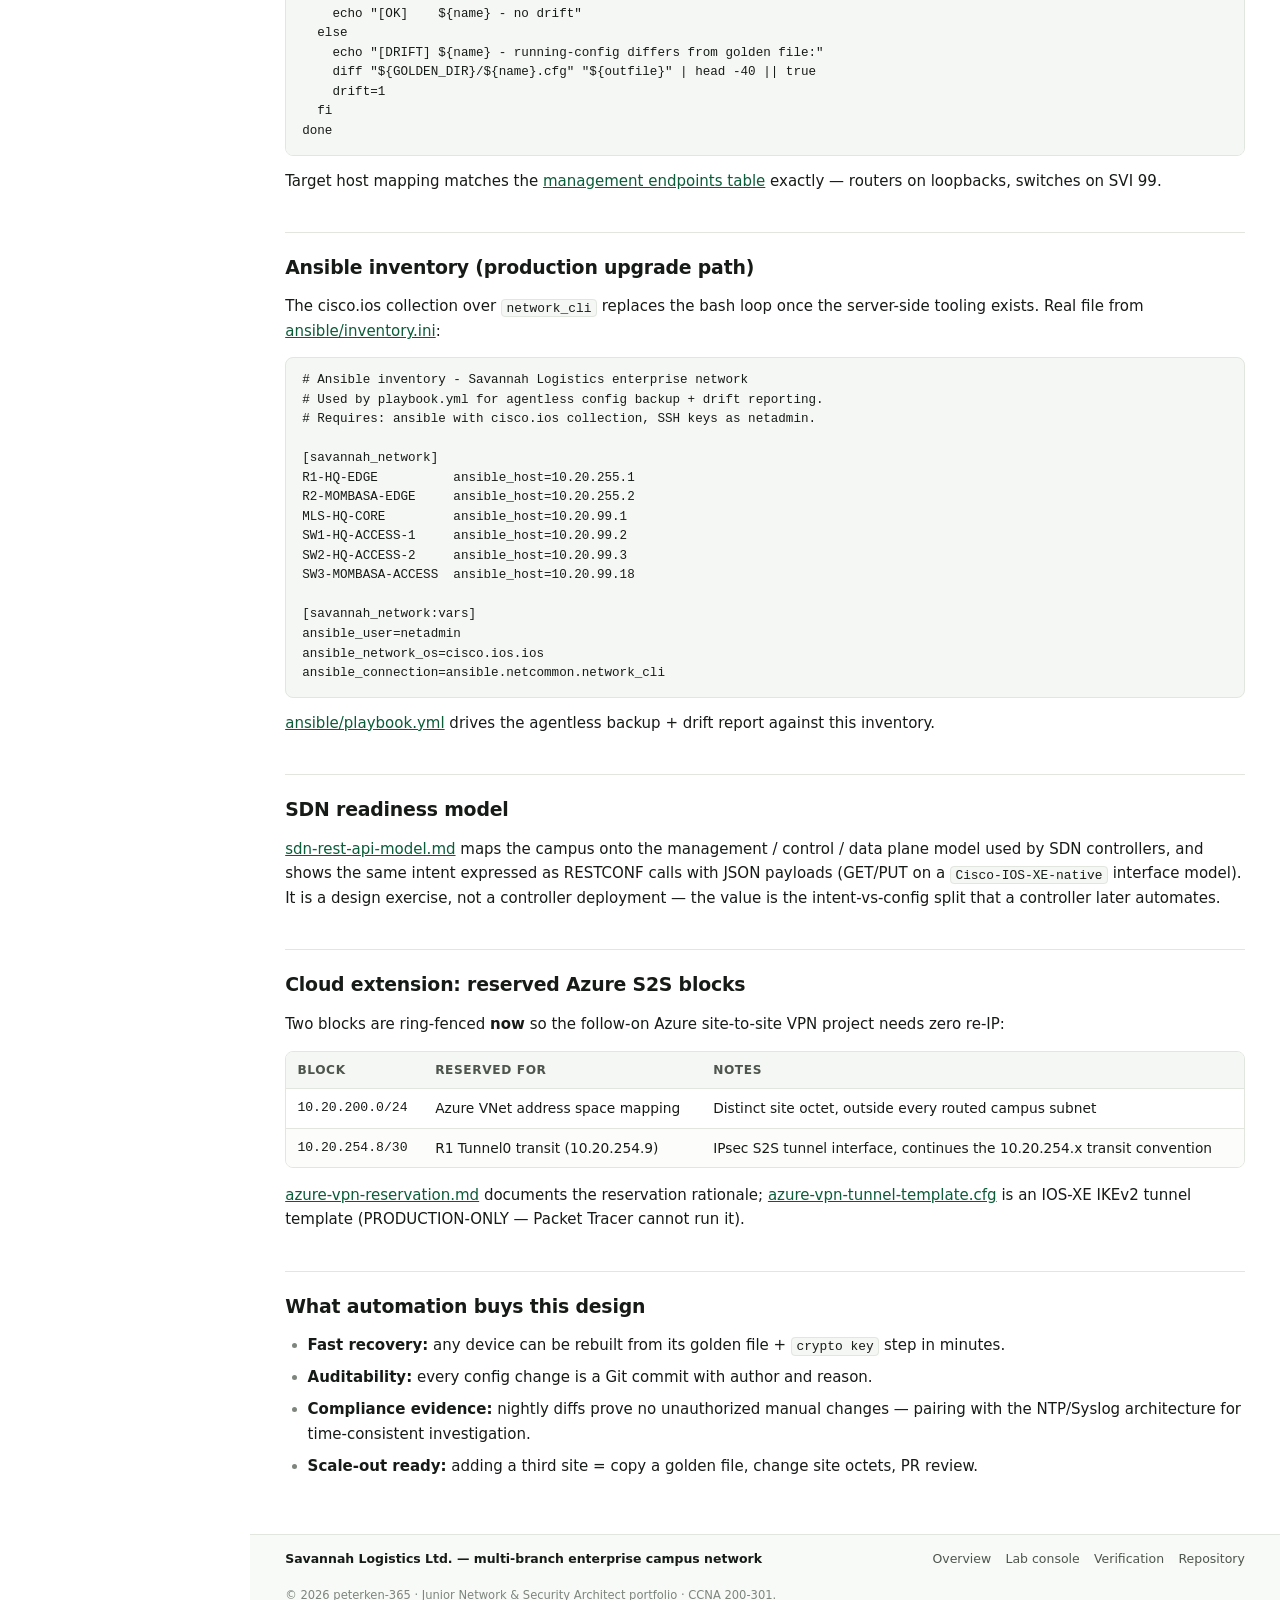
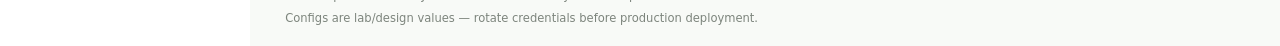
==== commit 4eb3372e: "Rewrite automation page: docs layout + real script/inventory excerpts + Azure reservation table" ====
--- a/automation.html
+++ b/automation.html
@@ -3,210 +3,180 @@
 <head>
 <meta charset="UTF-8">
 <meta name="viewport" content="width=device-width, initial-scale=1.0">
-<title>Automation &amp; Cloud Readiness — Savannah Logistics Campus Network</title>
-<meta name="description" content="Configuration-as-code, backup and drift detection, SDN plane model with RESTCONF examples, and the ring-fenced Azure S2S VPN reservation for the Savannah Logistics enterprise campus network.">
+<title>Automation &amp; Cloud Readiness — Savannah Logistics Campus Network Lab</title>
+<meta name="description" content="Configuration-as-code for the Savannah Logistics lab: golden configs, nightly backup with drift detection, Ansible inventory, SDN readiness model and the reserved Azure S2S VPN blocks.">
 <link rel="icon" type="image/svg+xml" href="favicon.svg">
 <link rel="stylesheet" href="styles.css">
 </head>
 <body>
 <a class="skip-link" href="#main">Skip to content</a>
-<header class="site-header">
-  <div class="container header-inner">
-    <a class="brand" href="index.html">
-      <span class="brand-mark" aria-hidden="true">
-        <svg width="20" height="20" viewBox="0 0 64 64" fill="none" xmlns="http://www.w3.org/2000/svg"><path d="M32 15 L15 40 M32 15 L49 40 M15 40 L49 40" stroke="#2bbd7f" stroke-width="4" stroke-linecap="round"/><circle cx="32" cy="15" r="7" fill="#3ddc97"/><circle cx="15" cy="40" r="7" fill="#f5b83d"/><circle cx="49" cy="40" r="7" fill="#f5b83d"/></svg>
-      </span>
-      <span class="brand-text">Savannah-Logistics<span class="brand-sub">Enterprise Network Blueprint</span></span>
+<div class="shell">
+  <aside class="sidebar" id="sidebar">
+    <a class="side-brand" href="index.html">
+      <svg width="22" height="22" viewBox="0 0 64 64" fill="none" xmlns="http://www.w3.org/2000/svg" aria-hidden="true"><path d="M32 15 L15 40 M32 15 L49 40 M15 40 L49 40" stroke="#0e7c4a" stroke-width="4" stroke-linecap="round"/><circle cx="32" cy="15" r="7" fill="#0e7c4a"/><circle cx="15" cy="40" r="7" fill="#8a5a00"/><circle cx="49" cy="40" r="7" fill="#8a5a00"/></svg>
+      <span><span class="t1">Savannah-Logistics</span><span class="t2">enterprise campus network lab</span></span>
     </a>
-    <button class="nav-toggle" aria-label="Toggle navigation" aria-expanded="false" aria-controls="primary-nav"><span></span><span></span><span></span></button>
-    <nav class="site-nav" id="primary-nav" aria-label="Primary navigation">
+    <nav class="side-nav" aria-label="Primary navigation">
+      <p class="navlabel">Project</p>
       <a href="index.html">Overview</a>
-      <a href="topology.html">Topology</a>
-      <a href="ip-plan.html">IP Plan</a>
-      <a href="switching-routing.html">Design</a>
-      <a href="security.html">Security</a>
-      <a href="automation.html">Automation</a>
-      <a href="verification.html">Verification</a>
-      <a class="nav-gh" href="https://github.com/peterken-365/Multi-Branch-Enterprise-Campus-Network-Design-Zero-Trust-Segmentation-WAN-Architecture" target="_blank" rel="noopener">GitHub Repo</a>
+      <a href="topology.html">Topology &amp; devices</a>
+      <a href="ip-plan.html">IP plan <span class="n">VLSM</span></a>
+      <p class="navlabel">Design</p>
+      <a href="switching-routing.html">Switching &amp; routing</a>
+      <a href="security.html">Security policy</a>
+      <a href="automation.html">Automation &amp; cloud</a>
+      <p class="navlabel">Proof</p>
+      <a href="verification.html">Verification runbook</a>
+      <a href="lab.html">Lab console <span class="n">replay</span></a>
+      <p class="navlabel">Source</p>
+      <a href="https://github.com/peterken-365/Multi-Branch-Enterprise-Campus-Network-Design-Zero-Trust-Segmentation-WAN-Architecture" target="_blank" rel="noopener">GitHub repository</a>
+      <a href="05-verification-evidence/verification_report.md" target="_blank" rel="noopener">Runbook (.md)</a>
     </nav>
-  </div>
-</header>
-<main id="main">
-  <section class="page-hero">
-    <div class="container">
-      <p class="eyebrow">05 · Automation &amp; cloud</p>
-      <h1>Automation &amp; Cloud Readiness</h1>
-      <p class="lead">Configuration as code, drift detection, an API-ready management plane, and ring-fenced address space for the Azure hybrid extension — the operational layer that keeps this design maintainable after day one.</p>
+    <div class="side-foot">
+      <p>CCNA 200-301 portfolio · peterken-365</p>
+      <p>Configs v1.0 · site rev. 2026-03-03</p>
     </div>
-  </section>
+  </aside>
+  <div class="content-col">
+    <div class="topbar">
+      <button class="nav-toggle" aria-label="Toggle navigation" aria-expanded="false" aria-controls="sidebar"><span></span><span></span><span></span></button>
+      <span class="topbar-title">Automation &amp; cloud</span>
+      <a class="topbar-gh" href="https://github.com/peterken-365/Multi-Branch-Enterprise-Campus-Network-Design-Zero-Trust-Segmentation-WAN-Architecture" target="_blank" rel="noopener">GitHub</a>
+    </div>
+    <main id="main" class="docs">
+      <div class="page-head">
+        <p class="kicker">Design · operations</p>
+        <h1>Automation &amp; cloud readiness — configuration as code</h1>
+        <p class="lede">Manual CLI typing does not scale and does not detect unauthorized change. The six golden configs are the source of truth; nightly pulls diff against them and flag drift. Source of truth: <a href="04-automation-and-cloud-readiness/automation-brief.md" target="_blank" rel="noopener">automation-brief.md</a>.</p>
+      </div>
 
-  <section class="section">
-    <div class="container">
-      <div class="section-head">
-        <p class="eyebrow">Pillar 4 · Part 1</p>
-        <h2>Configuration as source-of-truth</h2>
-        <p>Manual CLI typing does not scale and does not detect unauthorized change. The six golden <span class="mono">.cfg</span> files in <span class="mono">02-switching-and-routing-design/configs/</span> are the authoritative definition of the network — version-controlled in Git, where every change is a reviewed commit.</p>
-      </div>
-      <div class="filetree" aria-label="Automation assets">
-<b>04-automation-and-cloud-readiness/</b>
-├── <a href="04-automation-and-cloud-readiness/automation-brief.md" target="_blank" rel="noopener">automation-brief.md</a>                golden-config standard · naming · backup workflow
-├── <a href="04-automation-and-cloud-readiness/sdn-rest-api-model.md" target="_blank" rel="noopener">sdn-rest-api-model.md</a>              plane separation · CLI vs RESTCONF · telemetry path
-├── <a href="04-automation-and-cloud-readiness/azure-vpn-reservation.md" target="_blank" rel="noopener">azure-vpn-reservation.md</a>           ring-fenced blocks · S2S design · BGP boundary
-├── <a href="04-automation-and-cloud-readiness/azure-vpn-tunnel-template.cfg" target="_blank" rel="noopener">azure-vpn-tunnel-template.cfg</a>      IKEv2 + Tunnel0 template (NOT applied)
-├── <a href="04-automation-and-cloud-readiness/scripts/backup-and-drift-check.sh" target="_blank" rel="noopener">scripts/backup-and-drift-check.sh</a>  dependency-free SSH backup + diff
-└── <a href="04-automation-and-cloud-readiness/ansible/inventory.ini" target="_blank" rel="noopener">ansible/</a>                           inventory.ini + playbook.yml (cisco.ios collection)</div>
-
-      <h3 style="font-size:1.15rem;margin-top:1.8rem">Device naming standard</h3>
+      <h2>Golden configurations as source of truth</h2>
+      <p>The files in <a href="https://github.com/peterken-365/Multi-Branch-Enterprise-Campus-Network-Design-Zero-Trust-Segmentation-WAN-Architecture/tree/main/02-switching-and-routing-design/configs" target="_blank" rel="noopener">02-switching-and-routing-design/configs/</a> are the authoritative definition of the network: standardized headers and naming per the hardening standard, version-controlled in Git (every change is a reviewed commit, not an undocumented <code>conf t</code>), and any emergency console change is reconciled back into the golden file within one business day.</p>
       <div class="table-wrap">
         <table>
-          <thead>
-            <tr><th>Pattern</th><th>Example</th><th>Meaning</th></tr>
-          </thead>
+          <thead><tr><th>Pattern</th><th>Example</th><th>Meaning</th></tr></thead>
           <tbody>
-            <tr><td class="mono">R&lt;SITE&gt;-&lt;ROLE&gt;</td><td class="mono">R1-HQ-EDGE</td><td>Site edge router</td></tr>
-            <tr><td class="mono">MLS-&lt;SITE&gt;-CORE</td><td class="mono">MLS-HQ-CORE</td><td>Multilayer core switch</td></tr>
-            <tr><td class="mono">SW&lt;NUM&gt;-&lt;SITE&gt;-ACCESS[&lt;n&gt;]</td><td class="mono">SW1-HQ-ACCESS-1</td><td>Access switch</td></tr>
-            <tr><td>Interface descriptions</td><td class="mono">LINK-A: P2P WAN TO R2...</td><td>Every link self-documents its peer and subnet</td></tr>
+            <tr><td class="td-mono">R&lt;SITE&gt;-&lt;ROLE&gt;</td><td class="td-mono">R1-HQ-EDGE</td><td>Site edge router</td></tr>
+            <tr><td class="td-mono">MLS-&lt;SITE&gt;-CORE</td><td class="td-mono">MLS-HQ-CORE</td><td>Multilayer core switch</td></tr>
+            <tr><td class="td-mono">SW&lt;NUM&gt;-&lt;SITE&gt;-ACCESS[&lt;n&gt;]</td><td class="td-mono">SW1-HQ-ACCESS-1</td><td>Access switch</td></tr>
+            <tr><td>Interface descriptions</td><td class="td-mono">LINK-A: P2P WAN TO R2…</td><td>Every link self-documents its peer and subnet</td></tr>
           </tbody>
         </table>
       </div>
 
-      <h3 style="font-size:1.15rem;margin-top:1.8rem">Nightly backup &amp; drift workflow</h3>
-      <ol class="steps">
-        <li><strong>Pull running-config over SSH</strong> — <span class="mono">scripts/backup-and-drift-check.sh</span> (cron <span class="mono">30 23 * * *</span>) or the Ansible playbook.</li>
-        <li><strong>Store timestamped copy</strong> — <span class="mono">backups/&lt;device&gt;-&lt;date&gt;.cfg</span> on the backup host (server farm in production).</li>
-        <li><strong>Diff vs golden config</strong> — the script exits non-zero on drift and prints the differences.</li>
-        <li><strong>Review &amp; reconcile</strong> — drift is an unauthorized change until proven otherwise; update the golden file via a Git PR.</li>
-      </ol>
-      <div class="terminal">
-        <div class="terminal-bar"><i></i><i></i><i></i><span>drift detection logic</span></div>
-        <pre>golden config (Git)                        &lt;----  expected state
-        | diff
-running-config (device, via SSH/Ansible)   &lt;----  actual state
-        |
-        +--&gt; [OK]    no drift        --&gt; retain backup, no action
-        +--&gt; [DRIFT] differences    --&gt; page netops; unauthorized-change process</pre>
-      </div>
-      <div class="callout callout-amber">
-        <strong>Zero dependencies by design:</strong> the shipped bash script uses plain <span class="mono">ssh</span> + <span class="mono">diff</span> with SSH key auth to each device's management IP as <span class="mono">netadmin</span>. The Ansible playbook is the production upgrade path (<span class="mono">cisco.ios</span> collection, <span class="mono">network_cli</span> connection).
-      </div>
-    </div>
-  </section>
-
-  <section class="section section-alt">
-    <div class="container">
-      <div class="section-head">
-        <p class="eyebrow">Pillar 4 · Part 2</p>
-        <h2>An API-ready management plane</h2>
-        <p>How this CLI-managed topology maps onto Software-Defined Networking — and how the same facts become consumable via REST APIs (JSON) instead of screen-scraping CLI output.</p>
-      </div>
+      <h2>Nightly backup + drift check</h2>
       <div class="table-wrap">
         <table>
-          <thead>
-            <tr><th>Plane</th><th>Traditional (this design)</th><th>SDN end-state</th></tr>
-          </thead>
+          <thead><tr><th>Step</th><th>Mechanism</th><th>Frequency</th></tr></thead>
           <tbody>
-            <tr><td><strong>Data plane</strong></td><td>ASIC forwarding: MAC tables on the access switches; CEF/TCAM inter-VLAN entries on the MLS</td><td>Same ASICs, flow rules pushed by a controller (e.g., OpenFlow)</td></tr>
-            <tr><td><strong>Control plane</strong></td><td>OSPF LSDB on R1/R2/MLS; Rapid PVST+ BPDUs; ARP</td><td>Centralized controller computes topology and paths</td></tr>
-            <tr><td><strong>Management plane</strong></td><td>SSH CLI · Syslog · NTP · SNMP</td><td>RESTCONF/NETCONF/gNMI northbound API + telemetry streams</td></tr>
+            <tr><td>1. Pull running-config over SSH</td><td class="td-mono">scripts/backup-and-drift-check.sh (cron) or the Ansible playbook</td><td>Nightly 23:30</td></tr>
+            <tr><td>2. Store timestamped copy</td><td class="td-mono">backups/&lt;device&gt;-&lt;date&gt;.cfg on the backup host</td><td>Nightly</td></tr>
+            <tr><td>3. Diff vs golden config</td><td>Script exits non-zero on drift; output posted to the ops channel</td><td>Nightly</td></tr>
+            <tr><td>4. Review &amp; reconcile</td><td>Drift = unauthorized change until proven otherwise; update the golden file via Git PR</td><td>Next business day</td></tr>
           </tbody>
         </table>
       </div>
+      <pre class="code">golden config (Git)  &lt;--  expected state
+        | diff
+running-config (device, pulled via SSH/Ansible)  &lt;--  actual state
+        |
+        +--&gt; [OK] no drift            -&gt; retain backup, no action
+        +--&gt; [DRIFT] differences      -&gt; page netops; unauthorized change process</pre>
+      <p>The shipped bash script is intentionally dependency-free (plain <code>ssh</code> + <code>diff</code>, SSH key auth to each device's management IP as <code>netadmin</code>). Real excerpt from <a href="04-automation-and-cloud-readiness/scripts/backup-and-drift-check.sh" target="_blank" rel="noopener">scripts/backup-and-drift-check.sh</a>:</p>
+      <pre class="code">REPO_ROOT="$(cd "$(dirname "$0")/../.." && pwd)"
+GOLDEN_DIR="${REPO_ROOT}/02-switching-and-routing-design/configs"
+BACKUP_DIR="${REPO_ROOT}/backups/$(date +%F)"
+USER="netadmin"
+
+# device-name:management-ip pairs (see 01-topology-and-ip-plan/topology.md)
+HOSTS="R1-HQ-EDGE:10.20.255.1 R2-MOMBASA-EDGE:10.20.255.2 MLS-HQ-CORE:10.20.99.1 SW1-HQ-ACCESS-1:10.20.99.2 SW2-HQ-ACCESS-2:10.20.99.3 SW3-MOMBASA-ACCESS:10.20.99.18"
+
+mkdir -p "${BACKUP_DIR}"
+drift=0
+
+for entry in ${HOSTS}; do
+  name="${entry%%:*}"
+  ip="${entry##*:}"
+  outfile="${BACKUP_DIR}/${name}.cfg"
+
+  if ! ssh -o BatchMode=yes -o ConnectTimeout=8 "${USER}@${ip}" \
+        "show running-config" &gt; "${outfile}" 2&gt;/dev/null; then
+    echo "[FAIL]  ${name} (${ip}) - unreachable or auth problem"
+    drift=1
+    continue
+  fi
+
+  if diff -q "${GOLDEN_DIR}/${name}.cfg" "${outfile}" &gt;/dev/null 2&gt;&amp;1; then
+    echo "[OK]    ${name} - no drift"
+  else
+    echo "[DRIFT] ${name} - running-config differs from golden file:"
+    diff "${GOLDEN_DIR}/${name}.cfg" "${outfile}" | head -40 || true
+    drift=1
+  fi
+done</pre>
+      <p>Target host mapping matches the <a href="topology.html">management endpoints table</a> exactly — routers on loopbacks, switches on SVI 99.</p>
+
+      <h2>Ansible inventory (production upgrade path)</h2>
+      <p>The cisco.ios collection over <code>network_cli</code> replaces the bash loop once the server-side tooling exists. Real file from <a href="04-automation-and-cloud-readiness/ansible/inventory.ini" target="_blank" rel="noopener">ansible/inventory.ini</a>:</p>
+      <pre class="code"># Ansible inventory - Savannah Logistics enterprise network
+# Used by playbook.yml for agentless config backup + drift reporting.
+# Requires: ansible with cisco.ios collection, SSH keys as netadmin.
+
+[savannah_network]
+R1-HQ-EDGE          ansible_host=10.20.255.1
+R2-MOMBASA-EDGE     ansible_host=10.20.255.2
+MLS-HQ-CORE         ansible_host=10.20.99.1
+SW1-HQ-ACCESS-1     ansible_host=10.20.99.2
+SW2-HQ-ACCESS-2     ansible_host=10.20.99.3
+SW3-MOMBASA-ACCESS  ansible_host=10.20.99.18
+
+[savannah_network:vars]
+ansible_user=netadmin
+ansible_network_os=cisco.ios.ios
+ansible_connection=ansible.netcommon.network_cli</pre>
+      <p><a href="04-automation-and-cloud-readiness/ansible/playbook.yml" target="_blank" rel="noopener">ansible/playbook.yml</a> drives the agentless backup + drift report against this inventory.</p>
+
+      <h2>SDN readiness model</h2>
+      <p><a href="04-automation-and-cloud-readiness/sdn-rest-api-model.md" target="_blank" rel="noopener">sdn-rest-api-model.md</a> maps the campus onto the management / control / data plane model used by SDN controllers, and shows the same intent expressed as RESTCONF calls with JSON payloads (GET/PUT on a <code>Cisco-IOS-XE-native</code> interface model). It is a design exercise, not a controller deployment — the value is the intent-vs-config split that a controller later automates.</p>
+
+      <h2>Cloud extension: reserved Azure S2S blocks</h2>
+      <p>Two blocks are ring-fenced <b>now</b> so the follow-on Azure site-to-site VPN project needs zero re-IP:</p>
       <div class="table-wrap">
         <table>
-          <thead>
-            <tr><th>Task</th><th>CLI era (fragile)</th><th>API era (structured)</th></tr>
-          </thead>
+          <thead><tr><th>Block</th><th>Reserved for</th><th>Notes</th></tr></thead>
           <tbody>
-            <tr><td>Read interface state</td><td><span class="mono">show ip interface brief</span> + regex parse</td><td><span class="mono">GET /restconf/data/ietf-interfaces:interfaces</span> → JSON</td></tr>
-            <tr><td>Read OSPF neighbors</td><td><span class="mono">show ip ospf neighbor</span> text</td><td><span class="mono">GET /restconf/data/Cisco-IOS-XE-ospf-oper:ospf-oper-data</span> → JSON</td></tr>
-            <tr><td>Push a VLAN</td><td><span class="mono">conf t; vlan 10; name IT-ADMIN</span></td><td><span class="mono">PUT /restconf/data/Cisco-IOS-XE-native:native/vlan</span> (idempotent)</td></tr>
-            <tr><td>Detect change</td><td>Diff CLI captures</td><td>YANG config checksums + <span class="mono">NETCONF &lt;get-config&gt;</span> deltas</td></tr>
+            <tr><td class="td-mono">10.20.200.0/24</td><td>Azure VNet address space mapping</td><td>Distinct site octet, outside every routed campus subnet</td></tr>
+            <tr><td class="td-mono">10.20.254.8/30</td><td>R1 Tunnel0 transit (10.20.254.9)</td><td>IPsec S2S tunnel interface, continues the 10.20.254.x transit convention</td></tr>
           </tbody>
         </table>
       </div>
-      <div class="terminal">
-        <div class="terminal-bar"><i></i><i></i><i></i><span>GET /restconf/data/ietf-interfaces:interfaces — conceptual JSON response</span></div>
-        <pre>{
-  "ietf-interfaces:interface": [
-    {
-      "name": "Vlan20",
-      "type": "iana-if-type:l3ipvlan",
-      "ietf-ip:ipv4": {
-        "address": [
-          { "ip": "10.20.20.1", "netmask": "255.255.255.128" }
-        ]
-      },
-      "description": "GATEWAY VLAN 20 - FINANCE (10.20.20.0/25)",
-      "enabled": true
-    }
-  ]
-}</pre>
+      <p><a href="04-automation-and-cloud-readiness/azure-vpn-reservation.md" target="_blank" rel="noopener">azure-vpn-reservation.md</a> documents the reservation rationale; <a href="04-automation-and-cloud-readiness/azure-vpn-tunnel-template.cfg" target="_blank" rel="noopener">azure-vpn-tunnel-template.cfg</a> is an IOS-XE IKEv2 tunnel template (PRODUCTION-ONLY — Packet Tracer cannot run it).</p>
+
+      <h2>What automation buys this design</h2>
+      <ul class="note-list">
+        <li><b>Fast recovery:</b> any device can be rebuilt from its golden file + <code>crypto key</code> step in minutes.</li>
+        <li><b>Auditability:</b> every config change is a Git commit with author and reason.</li>
+        <li><b>Compliance evidence:</b> nightly diffs prove no unauthorized manual changes — pairing with the NTP/Syslog architecture for time-consistent investigation.</li>
+        <li><b>Scale-out ready:</b> adding a third site = copy a golden file, change site octets, PR review.</li>
+      </ul>
+    </main>
+    <footer class="site-footer">
+      <div class="footer-inner">
+        <p class="f-title">Savannah Logistics Ltd. — multi-branch enterprise campus network</p>
+        <nav aria-label="Footer navigation">
+          <a href="index.html">Overview</a>
+          <a href="lab.html">Lab console</a>
+          <a href="verification.html">Verification</a>
+          <a href="https://github.com/peterken-365/Multi-Branch-Enterprise-Campus-Network-Design-Zero-Trust-Segmentation-WAN-Architecture" target="_blank" rel="noopener">Repository</a>
+        </nav>
       </div>
-      <p>Same data, machine-readable and schema-validated against the YANG model — this is what management tooling (and a controller) consumes. Telemetry today is Syslog + NTP-aligned timestamps; the production roadmap adds streaming telemetry (gNMI subscribe) and Syslog over TLS.</p>
-    </div>
-  </section>
-
-  <section class="section">
-    <div class="container">
-      <div class="section-head">
-        <p class="eyebrow">Pillar 4 · Part 3</p>
-        <h2>Cloud extension readiness — Azure S2S VPN</h2>
-        <p>The IP plan and the R1 edge design already ring-fence everything the Azure hybrid extension needs, so the capstone requires <strong>zero re-addressing</strong>.</p>
+      <div class="footer-base">
+        <p>© <span data-year>2026</span> peterken-365 · Junior Network &amp; Security Architect portfolio · CCNA 200-301.</p>
+        <p>Configs are lab/design values — rotate credentials before production deployment.</p>
       </div>
-      <div class="table-wrap">
-        <table>
-          <thead>
-            <tr><th>Resource</th><th>Block / Value</th><th>Purpose</th></tr>
-          </thead>
-          <tbody>
-            <tr><td><strong>Azure-mapped address space</strong></td><td class="mono">10.20.200.0/24</td><td>Reserved for Azure VNet subnets peering into HQ — never allocated on-prem</td></tr>
-            <tr><td><strong>Tunnel transit</strong></td><td class="mono">10.20.254.8/30</td><td>R1 Tunnel0 = 10.20.254.9 — point-to-point transit inside the IPsec tunnel</td></tr>
-            <tr><td><strong>BGP peering</strong></td><td class="mono">eBGP ASN 65001 ↔ 65515</td><td>R1 ↔ Azure VPN Gateway via 169.254.21.0/30 inside the tunnel</td></tr>
-          </tbody>
-        </table>
-      </div>
-      <div class="terminal">
-        <div class="terminal-bar"><i></i><i></i><i></i><span>S2S VPN design overview (Project 5)</span></div>
-        <pre>Nairobi HQ (R1-HQ-EDGE) ============== IPsec/IKEv2 S2S ============ Azure VPN Gateway
-  Tunnel0: 10.20.254.9/30                                  10.20.254.10/30 (Azure side)
-  eBGP: 169.254.21.2 (ASN 65001)                           169.254.21.1 (ASN 65515)
-  Advertises: 10.20.0.0/16 (summary)                       Advertises: 10.20.200.0/24</pre>
-      </div>
-      <ol class="note-list">
-        <li><strong>Address-space discipline:</strong> reserving 10.20.200.0/24 today prevents an accidental DHCP expansion from colliding with Azure tomorrow — the #1 rework cause in hybrid migrations.</li>
-        <li><strong>Edge discipline:</strong> EDGE-INBOUND and NAT-PERMITTED were written so that adding one tunnel interface + IKEv2 profile does not require touching the zero-trust ACL matrix.</li>
-        <li><strong>Skills path:</strong> demonstrates understanding that cloud integration is a routing + identity + IPsec problem, not a UI wizard.</li>
-      </ol>
-      <div class="callout">
-        <strong>Template ready:</strong> the IKEv2 proposal/policy/keyring/profile, Tunnel0 and the BGP block are pre-written in <a href="04-automation-and-cloud-readiness/azure-vpn-tunnel-template.cfg" target="_blank" rel="noopener">azure-vpn-tunnel-template.cfg</a> — commented, <strong>NOT applied</strong>, and applied only during Project 5 alongside the Azure VPN Gateway deployment.
-      </div>
-      <p><a class="card-link" href="04-automation-and-cloud-readiness/automation-brief.md" target="_blank" rel="noopener">Automation brief →</a> &nbsp;·&nbsp; <a class="card-link" href="04-automation-and-cloud-readiness/sdn-rest-api-model.md" target="_blank" rel="noopener">SDN / REST model →</a> &nbsp;·&nbsp; <a class="card-link" href="04-automation-and-cloud-readiness/azure-vpn-reservation.md" target="_blank" rel="noopener">Azure reservation →</a></p>
-    </div>
-  </section>
-</main>
-<footer class="site-footer">
-  <div class="container footer-inner">
-    <div class="footer-brand">
-      <p class="f-title">Savannah Logistics Ltd. — Multi-Branch Enterprise Campus Network</p>
-      <p class="f-sub">Zero-Trust Segmentation &amp; WAN Architecture · CCNA 200-301 aligned · Nairobi HQ + Mombasa Branch · Designed and documented by peterken-365</p>
-    </div>
-    <nav class="footer-nav" aria-label="Footer navigation">
-      <a href="index.html">Overview</a>
-      <a href="topology.html">Topology</a>
-      <a href="ip-plan.html">IP Plan</a>
-      <a href="switching-routing.html">Design</a>
-      <a href="security.html">Security</a>
-      <a href="automation.html">Automation</a>
-      <a href="verification.html">Verification</a>
-      <a href="https://github.com/peterken-365/Multi-Branch-Enterprise-Campus-Network-Design-Zero-Trust-Segmentation-WAN-Architecture" target="_blank" rel="noopener">Repository</a>
-    </nav>
+    </footer>
   </div>
-  <div class="container footer-base">
-    <p>© <span id="year">2026</span> peterken-365 — Junior Network &amp; Security Architect portfolio project.</p>
-    <p>Configs are lab/design values — rotate credentials before production deployment.</p>
-  </div>
-</footer>
+</div>
 <script src="script.js"></script>
 </body>
 </html>
--- a/styles.css
+++ b/styles.css
@@ -1,225 +1,491 @@
-/* ==========================================================================
-   Savannah Logistics Ltd. — Multi-Branch Enterprise Campus Network Blueprint
-   Design website styles — dark ops theme, emerald accents
+/* ============================================================================
+   Savannah Logistics Ltd. — Multi-Branch Enterprise Campus Network
+   Docs + lab stylesheet. Plain engineering look: dense tables, monospace CLI,
+   no hero banners, no marketing cards.
    ========================================================================== */
 
-*,*::before,*::after{box-sizing:border-box}
-
-:root{
-  --bg:#0d1310;
-  --bg-soft:#121a16;
-  --surface:#151e1a;
-  --surface-2:#1a2520;
-  --border:#26322b;
-  --border-strong:#3a4a40;
-  --text:#eaf2ed;
-  --text-muted:#a3b8ac;
-  --text-faint:#71887c;
-  --accent:#3ddc97;
-  --accent-strong:#2bbd7f;
-  --accent-dim:rgba(61,220,151,.12);
-  --amber:#f5b83d;
-  --amber-dim:rgba(245,184,61,.12);
-  --red:#f4736e;
-  --red-dim:rgba(244,115,110,.12);
-  --mono:'JetBrains Mono',ui-monospace,SFMono-Regular,'Cascadia Code',Menlo,Consolas,monospace;
-  --sans:'Inter',-apple-system,'Segoe UI',Roboto,Helvetica,Arial,sans-serif;
-  --radius:14px;
-}
-
-html{scroll-behavior:smooth}
-
-body{
-  margin:0;
-  min-height:100vh;
-  display:flex;
-  flex-direction:column;
-  font-family:var(--sans);
-  font-size:16px;
-  background:var(--bg);
-  color:var(--text);
-  line-height:1.65;
-  -webkit-font-smoothing:antialiased;
-  text-rendering:optimizeLegibility;
-}
-
-img,svg{max-width:100%}
-a{color:var(--accent);text-decoration:none}
-a:hover{color:var(--accent-strong)}
-code,kbd,pre{font-family:var(--mono)}
-
-.container{width:min(1120px,100% - 2.5rem);margin-inline:auto}
-
-/* --- Accessibility ------------------------------------------------------- */
-.skip-link{position:absolute;left:-9999px;top:0;background:var(--accent);color:#07130d;padding:.6rem 1rem;border-radius:0 0 10px 0;z-index:100;font-weight:600}
-.skip-link:focus{left:0}
-:focus-visible{outline:2px solid var(--accent);outline-offset:2px;border-radius:4px}
-.sr-only{position:absolute;width:1px;height:1px;padding:0;margin:-1px;overflow:hidden;clip:rect(0,0,0,0);white-space:nowrap;border:0}
-
-/* --- Header ---------------------------------------------------------------*/
-.site-header{position:sticky;top:0;z-index:60;background:rgba(13,19,16,.86);backdrop-filter:blur(10px);-webkit-backdrop-filter:blur(10px);border-bottom:1px solid var(--border)}
-.header-inner{display:flex;align-items:center;justify-content:space-between;gap:1rem;padding:.85rem 0}
-.brand{display:flex;align-items:center;gap:.7rem;font-weight:700;letter-spacing:-.01em;color:var(--text);font-size:1.02rem}
-.brand:hover{color:var(--text)}
-.brand-mark{width:34px;height:34px;border-radius:9px;background:linear-gradient(140deg,#123526,#0d231a);border:1px solid var(--border-strong);display:grid;place-items:center;flex:none}
-.brand-mark svg{display:block}
-.brand-text{display:flex;flex-direction:column;line-height:1.15}
-.brand-sub{font-size:.64rem;font-weight:600;letter-spacing:.14em;text-transform:uppercase;color:var(--text-faint)}
-.site-nav{display:flex;align-items:center;gap:.15rem;flex-wrap:wrap}
-.site-nav a{color:var(--text-muted);font-size:.92rem;font-weight:500;padding:.42rem .7rem;border-radius:9px;transition:color .15s ease,background .15s ease}
-.site-nav a:hover{color:var(--text);background:var(--surface-2)}
-.site-nav a.active{color:var(--accent);background:var(--accent-dim)}
-.site-nav a.nav-gh{display:inline-flex;align-items:center;gap:.4rem;border:1px solid var(--border-strong);margin-left:.35rem}
-.nav-toggle{display:none;background:none;border:1px solid var(--border-strong);border-radius:9px;padding:.5rem .65rem;cursor:pointer}
-.nav-toggle span{display:block;width:20px;height:2px;background:var(--text);margin:4px 0;border-radius:2px}
-
-/* --- Hero ------------------------------------------------------------------*/
-.hero{position:relative;padding:4.5rem 0 3.5rem;background:
-  radial-gradient(900px 380px at 12% -10%,rgba(61,220,151,.10),transparent 60%),
-  radial-gradient(700px 340px at 88% -20%,rgba(245,184,61,.07),transparent 55%);
-  border-bottom:1px solid var(--border)}
-.hero-badge{display:inline-flex;align-items:center;gap:.5rem;font-family:var(--mono);font-size:.75rem;font-weight:600;letter-spacing:.1em;text-transform:uppercase;color:var(--accent);background:var(--accent-dim);border:1px solid rgba(61,220,151,.3);padding:.35rem .8rem;border-radius:999px}
-.hero h1{font-size:clamp(2rem,4.6vw,3.2rem);line-height:1.12;letter-spacing:-.025em;margin:.9rem 0 1rem;max-width:24ch}
-.grad{background:linear-gradient(92deg,var(--accent),var(--amber));-webkit-background-clip:text;background-clip:text;color:transparent}
-.hero .lead{color:var(--text-muted);max-width:64ch;font-size:1.05rem;margin:0 0 1.6rem}
-.hero-cta{display:flex;flex-wrap:wrap;gap:.7rem;margin-bottom:2.6rem}
-.btn{display:inline-flex;align-items:center;gap:.5rem;font-weight:600;font-size:.95rem;padding:.68rem 1.25rem;border-radius:11px;border:1px solid transparent;transition:transform .15s ease,background .15s ease,border-color .15s ease;cursor:pointer}
-.btn:hover{transform:translateY(-1px)}
-.btn-primary{background:var(--accent);color:#08130d}
-.btn-primary:hover{background:var(--accent-strong);color:#08130d}
-.btn-ghost{border-color:var(--border-strong);color:var(--text)}
-.btn-ghost:hover{border-color:var(--accent);color:var(--accent)}
-.stat-grid{display:grid;grid-template-columns:repeat(6,1fr);gap:.9rem}
-.stat{background:var(--surface);border:1px solid var(--border);border-radius:12px;padding:.9rem 1rem}
-.stat b{display:block;font-family:var(--mono);font-size:1.45rem;color:var(--accent);line-height:1.2}
-.stat span{font-size:.78rem;color:var(--text-faint)}
-
-/* --- Page hero (subpages) ---------------------------------------------------*/
-.page-hero{padding:3.2rem 0 2.2rem;border-bottom:1px solid var(--border);background:radial-gradient(800px 320px at 15% -20%,rgba(61,220,151,.09),transparent 60%)}
-.page-hero h1{font-size:clamp(1.7rem,3.4vw,2.4rem);letter-spacing:-.02em;margin:.7rem 0 .6rem}
-.page-hero .lead{color:var(--text-muted);max-width:72ch;margin:0}
-
-/* --- Sections ---------------------------------------------------------------*/
-.section{padding:3.2rem 0}
-.section-alt{background:var(--bg-soft);border-top:1px solid var(--border);border-bottom:1px solid var(--border)}
-.section-head{max-width:74ch;margin-bottom:1.9rem}
-.eyebrow{font-family:var(--mono);font-size:.72rem;font-weight:600;letter-spacing:.16em;text-transform:uppercase;color:var(--accent);margin:0 0 .55rem}
-.section-head h2{font-size:clamp(1.4rem,2.6vw,1.9rem);letter-spacing:-.015em;margin:0 0 .55rem}
-.section-head p{color:var(--text-muted);margin:0}
-
-/* --- Cards ------------------------------------------------------------------*/
-.grid{display:grid;gap:1.1rem}
-.grid-2{grid-template-columns:repeat(2,1fr)}
-.grid-3{grid-template-columns:repeat(3,1fr)}
-.grid-4{grid-template-columns:repeat(4,1fr)}
-.card{background:var(--surface);border:1px solid var(--border);border-radius:var(--radius);padding:1.4rem;transition:border-color .2s ease,transform .2s ease}
-.card:hover{border-color:var(--border-strong);transform:translateY(-2px)}
-.card h3{font-size:1.03rem;margin:.15rem 0 .5rem;letter-spacing:-.01em}
-.card p{color:var(--text-muted);font-size:.92rem;margin:0}
-.card-chip{display:inline-block;font-family:var(--mono);font-size:.7rem;letter-spacing:.08em;text-transform:uppercase;color:var(--amber);background:var(--amber-dim);border:1px solid rgba(245,184,61,.3);border-radius:999px;padding:.2rem .65rem;margin-bottom:.65rem}
-.card-link{display:inline-flex;align-items:center;gap:.35rem;margin-top:.85rem;font-size:.88rem;font-weight:600}
-
-/* --- Tables ------------------------------------------------------------------*/
-.table-wrap{overflow-x:auto;border:1px solid var(--border);border-radius:var(--radius);background:var(--surface);margin:1.2rem 0}
-.table-wrap::-webkit-scrollbar{height:8px}
-.table-wrap::-webkit-scrollbar-thumb{background:var(--border-strong);border-radius:4px}
-table{width:100%;border-collapse:collapse;font-size:.92rem;min-width:640px}
-th{font-family:var(--mono);font-size:.72rem;font-weight:600;letter-spacing:.1em;text-transform:uppercase;color:var(--text-faint);text-align:left;padding:.8rem 1.05rem;border-bottom:1px solid var(--border-strong);background:var(--surface-2);white-space:nowrap}
-td{padding:.72rem 1.05rem;border-bottom:1px solid var(--border);color:var(--text-muted);vertical-align:top}
-tbody tr:last-child td{border-bottom:none}
-tbody tr:nth-child(even){background:rgba(255,255,255,.015)}
-td strong{color:var(--text);font-weight:600}
-.mono{font-family:var(--mono);font-size:.85em}
-
-/* --- Pills / verdicts ---------------------------------------------------------*/
-.pill{display:inline-block;font-family:var(--mono);font-size:.72rem;font-weight:700;letter-spacing:.06em;padding:.18rem .6rem;border-radius:999px;border:1px solid;white-space:nowrap}
-.pill-permit{color:var(--accent);border-color:rgba(61,220,151,.4);background:var(--accent-dim)}
-.pill-deny{color:var(--red);border-color:rgba(244,115,110,.4);background:var(--red-dim)}
-.pill-amber{color:var(--amber);border-color:rgba(245,184,61,.4);background:var(--amber-dim)}
-
-/* --- Code blocks ---------------------------------------------------------------*/
-.terminal{background:#0a0f0c;border:1px solid var(--border);border-radius:12px;overflow:hidden;margin:1rem 0}
-.terminal-bar{display:flex;align-items:center;gap:.45rem;padding:.55rem .9rem;border-bottom:1px solid var(--border);background:var(--surface-2)}
-.terminal-bar i{width:10px;height:10px;border-radius:50%;background:var(--border-strong);display:inline-block}
-.terminal-bar i:nth-child(1){background:var(--red)}
-.terminal-bar i:nth-child(2){background:var(--amber)}
-.terminal-bar i:nth-child(3){background:var(--accent)}
-.terminal-bar span{font-family:var(--mono);font-size:.72rem;color:var(--text-faint);margin-left:.35rem}
-.terminal pre{margin:0;padding:1rem 1.1rem;color:#cfe3d6;font-size:.84rem;line-height:1.6;overflow-x:auto}
-.terminal pre::-webkit-scrollbar{height:8px}
-.terminal pre::-webkit-scrollbar-thumb{background:var(--border-strong);border-radius:4px}
-.tok-c{color:#5f8a71}
-.tok-kw{color:var(--amber)}
-.tok-permit{color:var(--accent)}
-.tok-deny{color:var(--red)}
-
-/* --- Callouts ------------------------------------------------------------------*/
-.callout{border:1px solid var(--border);border-left:3px solid var(--accent);background:var(--surface);border-radius:0 12px 12px 0;padding:1rem 1.25rem;margin:1.4rem 0;color:var(--text-muted);font-size:.94rem}
-.callout strong{color:var(--text)}
-.callout-amber{border-left-color:var(--amber)}
-.callout-amber strong{color:var(--amber)}
-
-/* --- Config viewer ---------------------------------------------------------------*/
-.cfg-tabs{display:flex;flex-wrap:wrap;gap:.5rem;margin:1.2rem 0 .2rem}
-.cfg-tab{font-family:var(--mono);font-size:.8rem;font-weight:600;color:var(--text-muted);background:var(--surface);border:1px solid var(--border);border-radius:999px;padding:.45rem .95rem;cursor:pointer;transition:all .15s ease}
-.cfg-tab:hover{color:var(--text);border-color:var(--border-strong)}
-.cfg-tab.active{color:#08130d;background:var(--accent);border-color:var(--accent)}
-#cfg-body{max-height:480px;overflow:auto}
-#cfg-body::-webkit-scrollbar{width:8px}
-#cfg-body::-webkit-scrollbar-thumb{background:var(--border-strong);border-radius:4px}
-
-/* --- Topology figure ----------------------------------------------------------------*/
-.figure{background:var(--surface);border:1px solid var(--border);border-radius:var(--radius);padding:1.1rem;margin:1.4rem 0}
-.figure img{display:block;width:100%;height:auto;border-radius:8px}
-.figure figcaption{font-size:.82rem;color:var(--text-faint);padding:.7rem .3rem 0;font-family:var(--mono)}
-
-/* --- Steps ----------------------------------------------------------------------------*/
-.steps{list-style:none;counter-reset:step;padding:0;margin:1.3rem 0;display:grid;gap:.9rem}
-.steps li{counter-increment:step;position:relative;padding:1rem 1.2rem 1rem 3.6rem;background:var(--surface);border:1px solid var(--border);border-radius:12px;color:var(--text-muted);font-size:.94rem}
-.steps li::before{content:counter(step,decimal-leading-zero);position:absolute;left:1.1rem;top:1.05rem;font-family:var(--mono);font-weight:700;font-size:.82rem;color:var(--accent);background:var(--accent-dim);border:1px solid rgba(61,220,151,.3);width:1.7rem;height:1.7rem;display:grid;place-items:center;border-radius:8px}
-.steps li strong{color:var(--text)}
-
-/* --- File tree ----------------------------------------------------------------------------*/
-.filetree{font-family:var(--mono);font-size:.85rem;color:var(--text-muted);background:var(--surface);border:1px solid var(--border);border-radius:12px;padding:1.15rem 1.3rem;overflow-x:auto;line-height:1.8}
-.filetree b{color:var(--text);font-weight:600}
-.filetree a{color:var(--text-muted)}
-.filetree a:hover{color:var(--accent)}
-
-/* --- Footer (sticky bottom) -------------------------------------------------------------------*/
-.site-footer{margin-top:auto;background:#0a0f0c;border-top:1px solid var(--border)}
-.footer-inner{display:flex;flex-wrap:wrap;justify-content:space-between;gap:1.6rem;padding:2.4rem 0 1.6rem}
-.footer-brand p{margin:0}
-.footer-brand .f-title{font-weight:700;font-size:1rem}
-.footer-brand .f-sub{color:var(--text-faint);font-size:.85rem;margin-top:.3rem;max-width:46ch}
-.footer-nav{display:flex;flex-wrap:wrap;gap:.4rem 1.4rem;align-content:flex-start}
-.footer-nav a{color:var(--text-muted);font-size:.9rem}
-.footer-nav a:hover{color:var(--accent)}
-.footer-base{border-top:1px solid var(--border);padding:1.1rem 0 1.3rem;display:flex;flex-wrap:wrap;justify-content:space-between;gap:.5rem 1.5rem;color:var(--text-faint);font-size:.8rem}
-.footer-base p{margin:0}
-
-/* --- Notes list ---------------------------------------------------------------------------------*/
-.note-list{margin:1rem 0 0;padding-left:1.25rem;color:var(--text-muted);font-size:.94rem}
-.note-list li{margin:.45rem 0}
-.note-list li strong{color:var(--text)}
-
-/* --- Responsive -----------------------------------------------------------------------------------*/
-@media (max-width:960px){
-  .grid-4{grid-template-columns:repeat(2,1fr)}
-  .stat-grid{grid-template-columns:repeat(3,1fr)}
-}
-@media (max-width:820px){
-  .nav-toggle{display:block}
-  .site-nav{display:none;position:absolute;top:100%;left:0;right:0;background:#0d1310;border-bottom:1px solid var(--border);flex-direction:column;align-items:stretch;padding:1rem 1.2rem 1.2rem;gap:.3rem}
-  .site-nav.open{display:flex}
-  .site-nav a{padding:.7rem .9rem;font-size:1rem}
-  .hero{padding:3.2rem 0 2.8rem}
-}
-@media (max-width:560px){
-  .grid-4,.stat-grid{grid-template-columns:repeat(2,1fr)}
-  .hero-cta .btn{width:100%;justify-content:center}
-}
-
-@media (prefers-reduced-motion:reduce){
-  *,*::before,*::after{animation:none!important;transition:none!important}
-  html{scroll-behavior:auto}
-}
+:root {
+  --bg: #ffffff;
+  --bg-soft: #f5f7f4;
+  --bg-side: #f8faf7;
+  --ink: #171b17;
+  --ink-soft: #4d554d;
+  --ink-faint: #7d857d;
+  --line: #e1e6df;
+  --line-strong: #ccd3ca;
+  --accent: #0e7c4a;
+  --accent-ink: #0a5c38;
+  --accent-bg: #ecf6f0;
+  --amber: #8a5a00;
+  --amber-bg: #fdf3e0;
+  --red: #a12622;
+  --red-bg: #fdecea;
+  --term-bg: #0d120e;
+  --term-edge: #1d241d;
+  --term-bar: #141b14;
+  --term-ink: #c9dcc9;
+  --term-prompt: #5cd68f;
+  --term-faint: #6f8271;
+  --term-error: #ff9d8a;
+  --term-warn: #ffd479;
+  --mono: ui-monospace, SFMono-Regular, Menlo, Consolas, "Liberation Mono", monospace;
+  --sans: system-ui, -apple-system, "Segoe UI", Roboto, Helvetica, Arial, sans-serif;
+}
+
+* { box-sizing: border-box; }
+html { scroll-behavior: smooth; }
+body {
+  margin: 0;
+  font-family: var(--sans);
+  font-size: 15px;
+  line-height: 1.65;
+  color: var(--ink);
+  background: var(--bg);
+}
+
+a { color: var(--accent-ink); }
+a:hover { color: var(--accent); }
+
+.skip-link {
+  position: absolute;
+  left: -9999px;
+  top: 0;
+  background: var(--accent);
+  color: #fff;
+  padding: .5rem 1rem;
+  z-index: 100;
+}
+.skip-link:focus { left: 0; }
+
+/* ---------------------------------------------------------------- layout */
+.shell { display: flex; min-height: 100vh; }
+
+.sidebar {
+  width: 250px;
+  flex: 0 0 250px;
+  background: var(--bg-side);
+  border-right: 1px solid var(--line);
+  padding: 1.15rem .85rem 1rem;
+  position: sticky;
+  top: 0;
+  height: 100vh;
+  overflow-y: auto;
+  display: flex;
+  flex-direction: column;
+  gap: 1.15rem;
+}
+
+.side-brand { display: flex; gap: .6rem; align-items: center; text-decoration: none; color: var(--ink); }
+.side-brand svg { flex: 0 0 auto; }
+.side-brand .t1 { font-weight: 700; font-size: .92rem; line-height: 1.3; }
+.side-brand .t2 { display: block; font-size: .7rem; color: var(--ink-faint); font-weight: 500; letter-spacing: .01em; }
+
+.side-nav { display: flex; flex-direction: column; gap: 2px; font-size: .9rem; }
+.side-nav .navlabel {
+  font-size: .68rem;
+  text-transform: uppercase;
+  letter-spacing: .09em;
+  color: var(--ink-faint);
+  margin: .95rem 0 .3rem;
+  padding: 0 .55rem;
+}
+.side-nav a {
+  display: flex;
+  justify-content: space-between;
+  align-items: baseline;
+  gap: .5rem;
+  padding: .4rem .55rem;
+  border-radius: 6px;
+  color: var(--ink-soft);
+  text-decoration: none;
+}
+.side-nav a:hover { background: #eef2ec; color: var(--ink); }
+.side-nav a.active { background: var(--accent-bg); color: var(--accent-ink); font-weight: 600; }
+.side-nav a .n { font-size: .68rem; color: var(--ink-faint); font-family: var(--mono); }
+
+.side-foot {
+  margin-top: auto;
+  font-size: .7rem;
+  color: var(--ink-faint);
+  padding: .6rem .55rem .2rem;
+  border-top: 1px solid var(--line);
+}
+.side-foot p { margin: .25rem 0; }
+
+.content-col { flex: 1 1 auto; min-width: 0; display: flex; flex-direction: column; min-height: 100vh; }
+
+.topbar {
+  display: none;
+  align-items: center;
+  gap: .8rem;
+  padding: .6rem 1rem;
+  border-bottom: 1px solid var(--line);
+  background: var(--bg-side);
+  position: sticky;
+  top: 0;
+  z-index: 40;
+}
+.nav-toggle {
+  display: inline-flex;
+  flex-direction: column;
+  gap: 4px;
+  background: none;
+  border: 1px solid var(--line-strong);
+  border-radius: 6px;
+  padding: .45rem .5rem;
+  cursor: pointer;
+}
+.nav-toggle span { width: 18px; height: 2px; background: var(--ink); display: block; }
+.topbar-title { font-weight: 700; font-size: .9rem; }
+.topbar-gh { margin-left: auto; font-size: .82rem; }
+
+main.docs { flex: 1 1 auto; width: 100%; max-width: 1080px; margin: 0 auto; padding: 2.1rem 2.2rem 3rem; }
+
+/* ------------------------------------------------------------ page head */
+.page-head { margin-bottom: 1.9rem; }
+.kicker {
+  font-size: .74rem;
+  text-transform: uppercase;
+  letter-spacing: .1em;
+  color: var(--accent-ink);
+  font-weight: 700;
+  margin: 0 0 .35rem;
+}
+h1 { font-size: 1.62rem; line-height: 1.25; margin: 0 0 .6rem; letter-spacing: -.01em; }
+.page-head .lede { color: var(--ink-soft); font-size: 1.02rem; max-width: 62ch; margin: 0; }
+
+h2 {
+  font-size: 1.18rem;
+  margin: 2.4rem 0 .7rem;
+  padding-top: 1.2rem;
+  border-top: 1px solid var(--line);
+  letter-spacing: -.01em;
+}
+h2:first-of-type { border-top: 0; padding-top: 0; margin-top: 1.4rem; }
+h3 { font-size: 1rem; margin: 1.5rem 0 .5rem; }
+p { margin: .55rem 0; }
+ul, ol { margin: .5rem 0; padding-left: 1.4rem; }
+li { margin: .3rem 0; }
+li::marker { color: var(--ink-faint); }
+
+/* --------------------------------------------------------------- code */
+.mono, code {
+  font-family: var(--mono);
+  font-size: .86em;
+  background: var(--bg-soft);
+  border: 1px solid var(--line);
+  border-radius: 4px;
+  padding: .06em .35em;
+}
+pre {
+  font-family: var(--mono);
+  font-size: 12.6px;
+  line-height: 1.55;
+  margin: .8rem 0;
+  padding: .85rem 1rem;
+  border-radius: 8px;
+  overflow-x: auto;
+}
+pre.cli {
+  background: var(--term-bg);
+  color: var(--term-ink);
+  border: 1px solid var(--term-edge);
+}
+pre.cli .p { color: var(--term-prompt); font-weight: 600; }
+pre.code {
+  background: var(--bg-soft);
+  border: 1px solid var(--line);
+  color: var(--ink);
+}
+.cli-label {
+  display: inline-block;
+  font-family: var(--mono);
+  font-size: .72rem;
+  color: var(--ink-faint);
+  margin-top: .9rem;
+}
+.filetree {
+  font-family: var(--mono);
+  font-size: 12.4px;
+  background: var(--bg-soft);
+  border: 1px solid var(--line);
+  border-radius: 8px;
+  padding: .85rem 1rem;
+  overflow-x: auto;
+  white-space: pre;
+  line-height: 1.55;
+}
+
+/* -------------------------------------------------------------- tables */
+.table-wrap { overflow-x: auto; margin: .9rem 0; border: 1px solid var(--line); border-radius: 8px; }
+table { border-collapse: collapse; width: 100%; font-size: .86rem; }
+th, td { text-align: left; padding: .5rem .7rem; border-bottom: 1px solid var(--line); vertical-align: top; }
+thead th { background: var(--bg-soft); font-size: .76rem; text-transform: uppercase; letter-spacing: .05em; color: var(--ink-soft); white-space: nowrap; }
+tbody tr:last-child td { border-bottom: 0; }
+tbody tr:nth-child(even) { background: #fcfdfb; }
+.td-mono { font-family: var(--mono); font-size: .82rem; white-space: nowrap; }
+
+/* ------------------------------------------------------------ callouts */
+.callout {
+  border-left: 3px solid var(--accent);
+  background: var(--accent-bg);
+  padding: .7rem .95rem;
+  border-radius: 0 8px 8px 0;
+  margin: 1rem 0;
+  font-size: .92rem;
+}
+.callout p { margin: .3rem 0; }
+.callout.warn { border-left-color: #d99b1e; background: var(--amber-bg); }
+.callout.deny { border-left-color: var(--red); background: var(--red-bg); }
+.callout .ttl { font-weight: 700; }
+
+/* --------------------------------------------------------------- chips */
+.chip {
+  display: inline-block;
+  font-family: var(--mono);
+  font-size: .72rem;
+  font-weight: 700;
+  padding: .1rem .5rem;
+  border-radius: 999px;
+  border: 1px solid var(--line-strong);
+  background: var(--bg-soft);
+  color: var(--ink-soft);
+  vertical-align: middle;
+}
+.chip.pass { background: var(--accent-bg); color: var(--accent-ink); border-color: #bfe0cc; }
+.chip.drop { background: var(--red-bg); color: var(--red); border-color: #f2c7c4; }
+.chip.info { background: var(--amber-bg); color: var(--amber); border-color: #ecd9ac; }
+
+/* -------------------------------------------------------------- buttons */
+.btn {
+  display: inline-flex;
+  align-items: center;
+  gap: .4rem;
+  font: 600 .84rem var(--sans);
+  color: #fff;
+  background: var(--accent);
+  border: 1px solid var(--accent);
+  border-radius: 6px;
+  padding: .42rem .85rem;
+  cursor: pointer;
+  text-decoration: none;
+}
+.btn:hover { background: var(--accent-ink); color: #fff; }
+.btn:disabled { opacity: .55; cursor: wait; }
+.btn-ghost {
+  background: transparent;
+  color: var(--accent-ink);
+}
+.btn-ghost:hover { background: var(--accent-bg); color: var(--accent-ink); }
+.btn-sm { padding: .28rem .6rem; font-size: .78rem; }
+.copy-btn {
+  font: 600 .74rem var(--mono);
+  background: var(--bg-soft);
+  color: var(--ink-soft);
+  border: 1px solid var(--line-strong);
+  border-radius: 6px;
+  padding: .3rem .6rem;
+  cursor: pointer;
+}
+.copy-btn:hover { background: var(--accent-bg); color: var(--accent-ink); }
+
+/* ------------------------------------------------------------- lab page */
+.lab-grid { display: grid; grid-template-columns: minmax(0, 1fr) 320px; gap: 1.3rem; align-items: start; margin-top: 1.2rem; }
+.lab-side { display: flex; flex-direction: column; gap: 1.2rem; min-width: 0; }
+
+.devstrip { display: flex; flex-wrap: wrap; gap: .45rem; margin: .9rem 0; }
+.dev-btn {
+  font: 600 .78rem var(--mono);
+  padding: .4rem .7rem;
+  border-radius: 6px;
+  border: 1px solid var(--line-strong);
+  background: var(--bg-soft);
+  color: var(--ink-soft);
+  cursor: pointer;
+}
+.dev-btn:hover { border-color: var(--accent); color: var(--accent-ink); }
+.dev-btn.active { background: var(--term-bg); border-color: var(--term-edge); color: var(--term-prompt); }
+.dev-meta { font-size: .78rem; color: var(--ink-faint); margin: .2rem 0 .6rem; }
+.dev-meta b { color: var(--ink-soft); }
+
+.term-window { background: var(--term-bg); border: 1px solid var(--term-edge); border-radius: 8px; overflow: hidden; }
+.term-bar {
+  display: flex;
+  align-items: center;
+  gap: .45rem;
+  background: var(--term-bar);
+  color: #9fb59f;
+  padding: .45rem .75rem;
+  font: 500 .74rem var(--mono);
+}
+.term-bar i { width: 10px; height: 10px; border-radius: 50%; background: #37413a; display: inline-block; }
+.term-bar .t-name { color: #cfe3d4; }
+.term-bar .t-clear { margin-left: auto; background: none; border: 1px solid #37413a; color: #9fb59f; font: 600 .68rem var(--mono); border-radius: 5px; padding: .18rem .5rem; cursor: pointer; }
+.term-bar .t-clear:hover { color: #cfe3d4; border-color: #55655b; }
+.term-out {
+  padding: .8rem .95rem .2rem;
+  font-family: var(--mono);
+  font-size: 12.6px;
+  line-height: 1.52;
+  color: var(--term-ink);
+  white-space: pre;
+  overflow: auto;
+  height: 460px;
+}
+.term-input-row {
+  display: flex;
+  gap: .45rem;
+  padding: .55rem .95rem .75rem;
+  border-top: 1px solid var(--term-edge);
+  font-family: var(--mono);
+  font-size: 12.6px;
+}
+.term-input-row:focus-within { background: #10160f; }
+#termIn {
+  flex: 1;
+  background: transparent;
+  border: 0;
+  outline: 0;
+  color: var(--term-ink);
+  font: inherit;
+  caret-color: var(--term-prompt);
+  min-width: 0;
+}
+.tp { color: var(--term-prompt); font-weight: 600; white-space: nowrap; }
+.t-cmd { color: #eef5ea; }
+.t-sys { color: var(--term-faint); }
+.t-ok { color: var(--term-prompt); }
+.t-err { color: var(--term-error); }
+.t-warn { color: var(--term-warn); }
+.term-hints { font-size: .78rem; color: var(--ink-faint); margin: .5rem 0 0; }
+.term-hints code { background: transparent; border: 0; padding: 0; }
+
+.panel { border: 1px solid var(--line); border-radius: 8px; padding: .95rem 1rem; background: var(--bg); }
+.panel h3 { margin: 0 0 .5rem; font-size: .92rem; }
+.field { display: flex; flex-direction: column; gap: .2rem; margin: .55rem 0; font-size: .8rem; color: var(--ink-soft); }
+.field select, .field input {
+  font: 500 .84rem var(--mono);
+  padding: .42rem .5rem;
+  border: 1px solid var(--line-strong);
+  border-radius: 6px;
+  background: #fff;
+  color: var(--ink);
+}
+.flow-out {
+  font-family: var(--mono);
+  font-size: 11.8px;
+  line-height: 1.55;
+  background: var(--bg-soft);
+  border: 1px solid var(--line);
+  border-radius: 6px;
+  padding: .7rem .8rem;
+  margin-top: .6rem;
+  white-space: pre-wrap;
+  overflow-x: auto;
+  min-height: 4.4rem;
+  color: var(--ink);
+}
+.flow-out .v-pass { color: var(--accent-ink); font-weight: 700; }
+.flow-out .v-drop { color: var(--red); font-weight: 700; }
+
+.tcard { border: 1px solid var(--line); border-radius: 8px; margin: 1.1rem 0; background: var(--bg); }
+.tcard-head {
+  display: flex;
+  align-items: baseline;
+  gap: .6rem;
+  padding: .7rem 1rem;
+  border-bottom: 1px solid var(--line);
+  background: var(--bg-soft);
+  border-radius: 8px 8px 0 0;
+}
+.tcard-head h3 { margin: 0; font-size: .95rem; }
+.tcard-body { padding: .8rem 1rem 1rem; }
+.tcard-body p { margin: .35rem 0; font-size: .9rem; }
+.tcard .steps-mini { margin: .5rem 0; }
+.tcard .steps-mini li { font-size: .88rem; }
+.tactions { display: flex; flex-wrap: wrap; gap: .45rem; margin-top: .7rem; }
+
+/* ----------------------------------------------------------- config tabs */
+.cfg-tabs { display: flex; flex-wrap: wrap; gap: .4rem; margin: 1rem 0 .6rem; }
+.cfg-tab {
+  font: 600 .78rem var(--mono);
+  padding: .42rem .75rem;
+  border-radius: 6px 6px 0 0;
+  border: 1px solid var(--line);
+  border-bottom: 0;
+  background: var(--bg-soft);
+  color: var(--ink-soft);
+  cursor: pointer;
+}
+.cfg-tab.active { background: var(--term-bg); color: var(--term-prompt); border-color: var(--term-edge); }
+.cfg-view-wrap { position: relative; }
+.cfg-view-wrap .cfg-tools { position: absolute; top: .55rem; right: .75rem; display: flex; gap: .4rem; z-index: 2; }
+pre.cfg-view {
+  max-height: 640px;
+  overflow: auto;
+  margin: 0;
+}
+pre.cfg-view .ln-no { color: #4e5f50; user-select: none; display: inline-block; width: 3.2em; }
+pre.cfg-view .ln-c { color: #7fa07f; }
+
+/* --------------------------------------------------------------- misc */
+.note-list li { margin: .45rem 0; }
+figure.fig { margin: 1.2rem 0; }
+figure.fig img { max-width: 100%; height: auto; border: 1px solid var(--line); border-radius: 8px; background: #fff; }
+figure.fig figcaption { font-size: .78rem; color: var(--ink-faint); margin-top: .4rem; }
+
+.site-footer {
+  margin-top: auto;
+  border-top: 1px solid var(--line);
+  background: var(--bg-side);
+}
+.footer-inner {
+  max-width: 1080px;
+  margin: 0 auto;
+  padding: .85rem 2.2rem;
+  display: flex;
+  flex-wrap: wrap;
+  gap: .4rem 1.4rem;
+  align-items: baseline;
+  justify-content: space-between;
+  font-size: .78rem;
+  color: var(--ink-soft);
+}
+.footer-inner .f-title { font-weight: 700; color: var(--ink); margin: 0; }
+.footer-inner nav { display: flex; flex-wrap: wrap; gap: .1rem .9rem; }
+.footer-inner a { color: var(--ink-soft); text-decoration: none; }
+.footer-inner a:hover { color: var(--accent-ink); text-decoration: underline; }
+.footer-base {
+  max-width: 1080px;
+  margin: 0 auto;
+  padding: 0 2.2rem .95rem;
+  font-size: .72rem;
+  color: var(--ink-faint);
+}
+.footer-base p { margin: .2rem 0; }
+
+/* ----------------------------------------------------------- responsive */
+@media (max-width: 960px) {
+  .lab-grid { grid-template-columns: 1fr; }
+  .lab-side { order: 2; }
+}
+@media (max-width: 920px) {
+  .sidebar {
+    position: fixed;
+    left: 0;
+    top: 0;
+    z-index: 60;
+    transform: translateX(-102%);
+    transition: transform .18s ease;
+    box-shadow: 0 0 0 100vmax rgba(20, 26, 20, 0);
+  }
+  .sidebar.open { transform: none; box-shadow: 0 0 0 100vmax rgba(20, 26, 20, .45); }
+  .topbar { display: flex; }
+  main.docs { padding: 1.5rem 1.1rem 2.4rem; }
+  .footer-inner, .footer-base { padding-left: 1.1rem; padding-right: 1.1rem; }
+}
+
+@media (prefers-reduced-motion: reduce) {
+  html { scroll-behavior: auto; }
+  .sidebar { transition: none; }
+}
